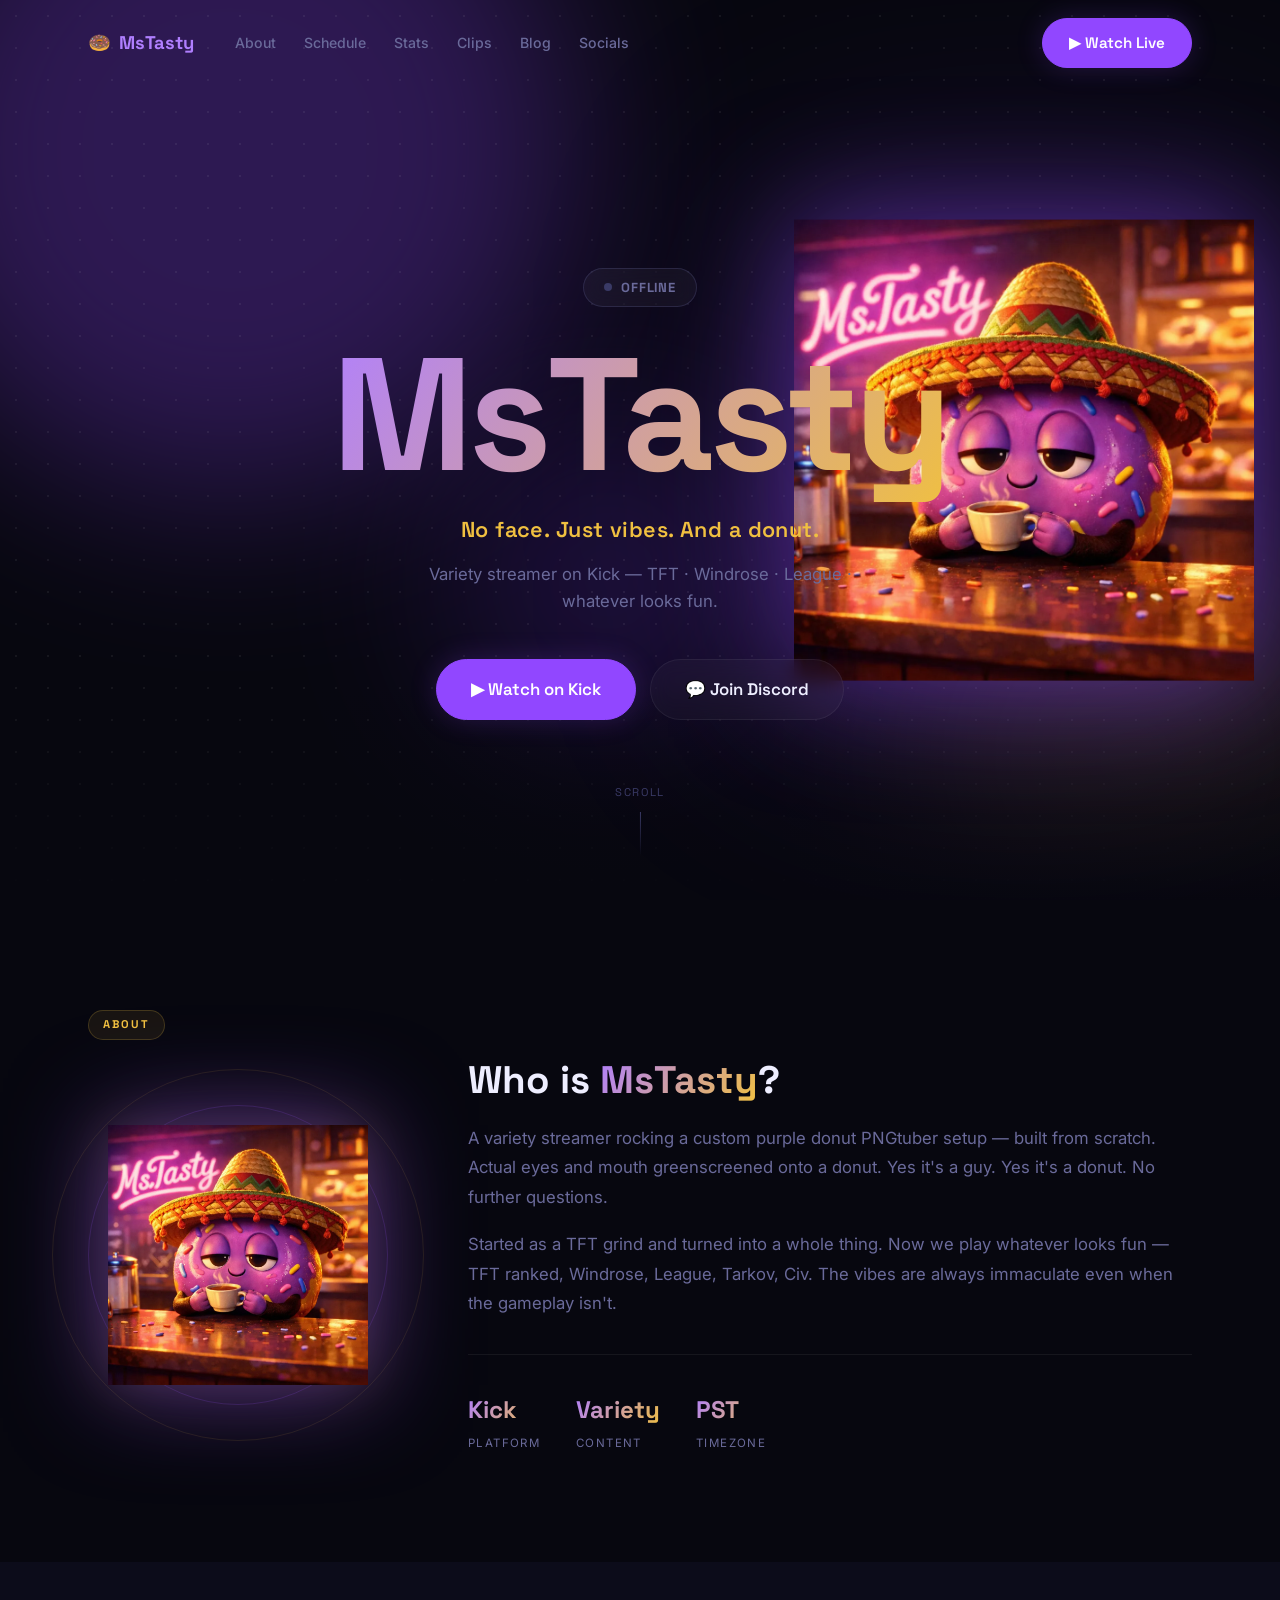
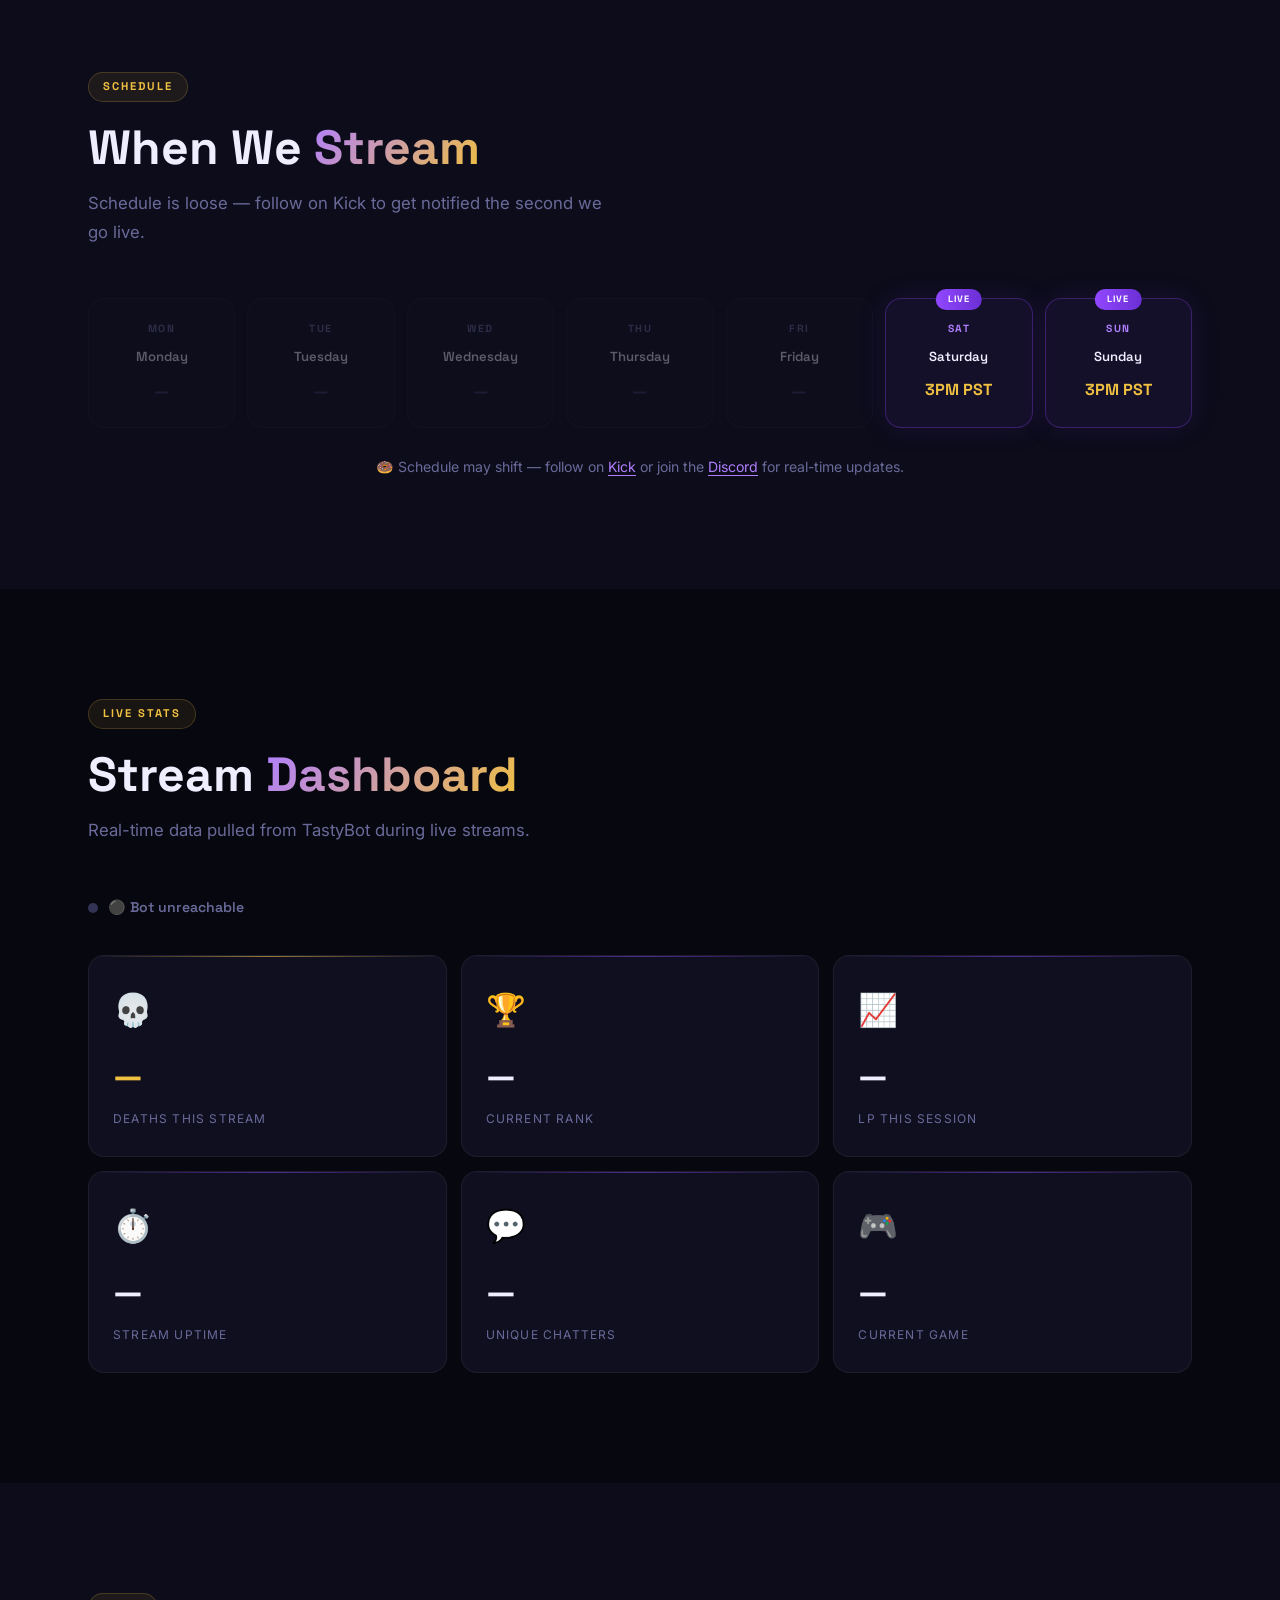
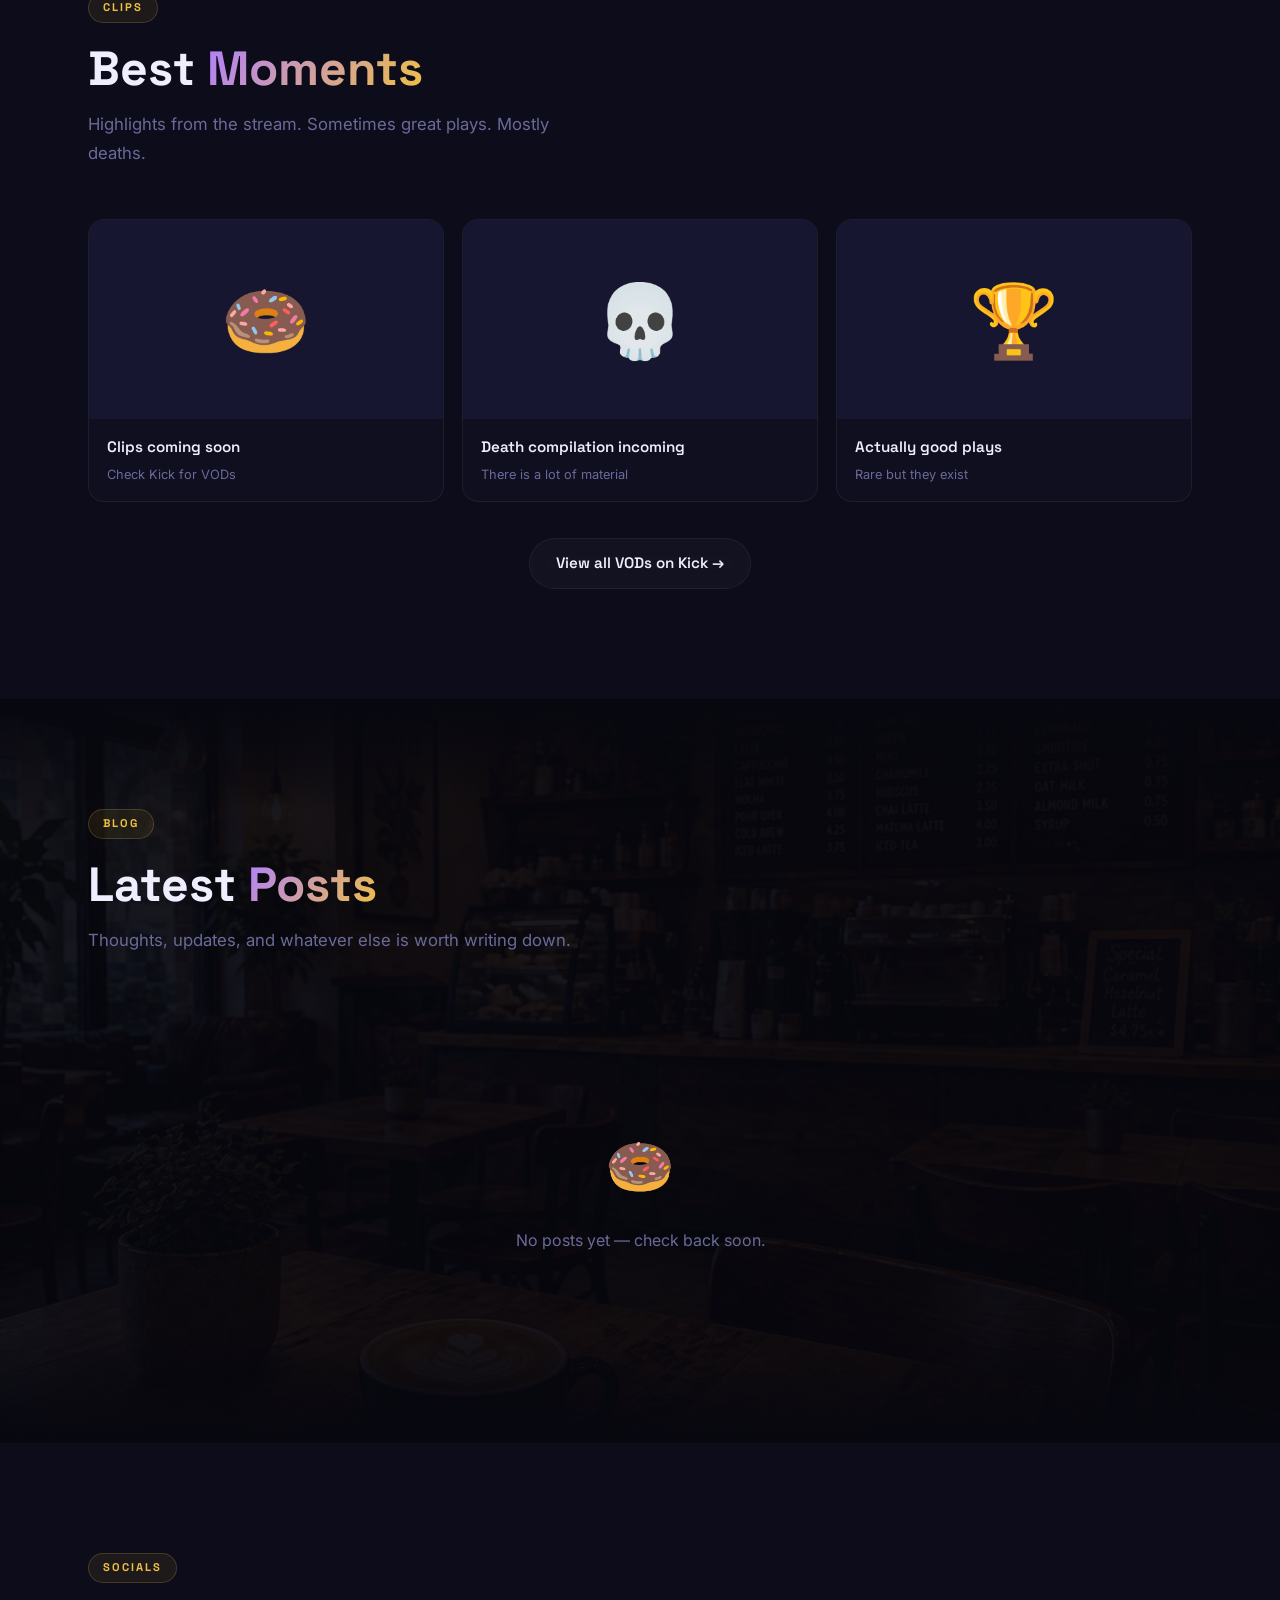
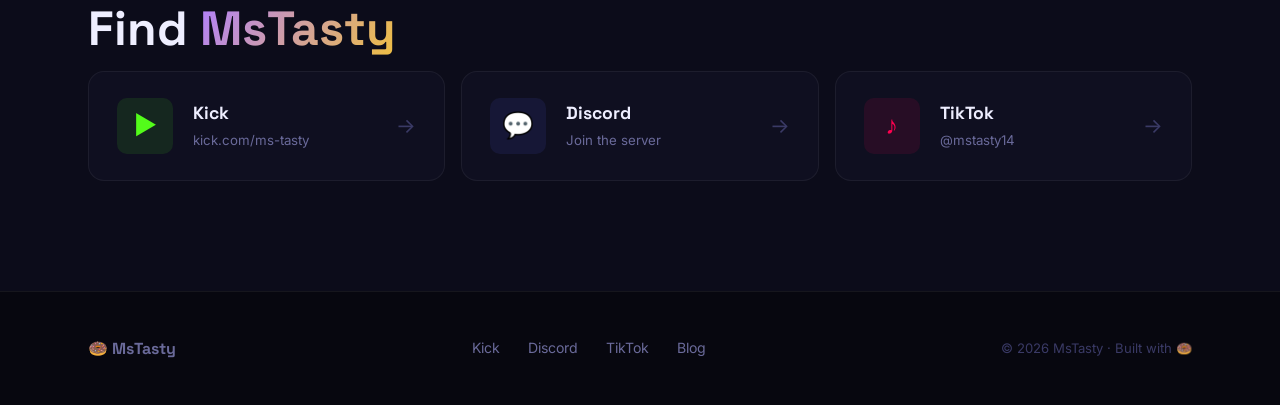
==== index.html @ cbdf9d78 "initial site" ====
<!DOCTYPE html>
<html lang="en">
<head>
  <meta charset="UTF-8" />
  <meta name="viewport" content="width=device-width, initial-scale=1.0" />
  <title>MsTasty — Kick Streamer</title>
  <meta name="description" content="MsTasty is a variety streamer on Kick. TFT, Windrose, League, and whatever looks fun. No face. Just vibes. And a donut." />
  <meta property="og:title" content="MsTasty" />
  <meta property="og:description" content="Variety streamer on Kick. Come hang." />
  <meta property="og:url" content="https://mstasty.live" />
  <meta property="og:type" content="website" />
  <link rel="preconnect" href="https://fonts.googleapis.com" />
  <link rel="preconnect" href="https://fonts.gstatic.com" crossorigin />
  <link href="https://fonts.googleapis.com/css2?family=Space+Grotesk:wght@400;500;600;700;800&family=Inter:wght@400;500;600&display=swap" rel="stylesheet" />
  <link rel="stylesheet" href="style.css" />
</head>
<body>

  <!-- ── NAV ── -->
  <nav id="nav">
    <div class="nav-inner">
      <a href="#" class="nav-logo">🍩 <span>MsTasty</span></a>
      <ul class="nav-links" id="nav-links">
        <li><a href="#about">About</a></li>
        <li><a href="#schedule">Schedule</a></li>
        <li><a href="#stats">Stats</a></li>
        <li><a href="#clips">Clips</a></li>
        <li><a href="#blog">Blog</a></li>
        <li><a href="#socials">Socials</a></li>
      </ul>
      <a href="https://kick.com/ms-tasty" target="_blank" class="btn btn-primary nav-cta">▶ Watch Live</a>
      <button class="nav-toggle" id="nav-toggle" aria-label="Menu">☰</button>
    </div>
  </nav>

  <!-- ── HERO ── -->
  <section id="hero">
    <div class="hero-bg">
      <div class="blob blob-1"></div>
      <div class="blob blob-2"></div>
      <div class="blob blob-3"></div>
    </div>
    <div class="hero-grid"></div>
    <div class="hero-fade"></div>

    <div class="hero-content">
      <div class="live-badge" id="live-badge">
        <span class="live-dot"></span>
        <span id="live-text">Checking...</span>
      </div>
      <h1 class="hero-title"><span class="gradient-text">MsTasty</span></h1>
      <p class="hero-tagline">No face. Just vibes. And a donut.</p>
      <p class="hero-sub">Variety streamer on Kick — TFT · Windrose · League · whatever looks fun.</p>
      <div class="hero-ctas">
        <a href="https://kick.com/ms-tasty" target="_blank" class="btn btn-primary btn-lg">▶ Watch on Kick</a>
        <a href="https://discord.gg/KPm6GtwH9j" target="_blank" class="btn btn-ghost btn-lg">💬 Join Discord</a>
      </div>
    </div>

    <div class="hero-donut" aria-hidden="true">
      <img src="assets/donut-hero.png" alt="MsTasty donut character" />
    </div>

    <div class="scroll-hint">
      <span>Scroll</span>
      <div class="scroll-arrow"></div>
    </div>
  </section>

  <!-- ── ABOUT ── -->
  <section id="about" class="section">
    <div class="container">
      <div class="section-label reveal">About</div>
      <div class="about-grid">
        <div class="about-avatar reveal">
          <div class="avatar-frame">
            <img src="assets/donut-hero.png" alt="MsTasty" class="avatar-donut" />
            <div class="avatar-ring"></div>
            <div class="avatar-ring ring-2"></div>
          </div>
        </div>
        <div class="about-content">
          <h2 class="reveal">Who is <span class="gradient-text">MsTasty</span>?</h2>
          <p class="about-text reveal reveal-delay-1">A variety streamer rocking a custom purple donut PNGtuber setup — built from scratch. Actual eyes and mouth greenscreened onto a donut. Yes it's a guy. Yes it's a donut. No further questions.</p>
          <p class="about-text reveal reveal-delay-2">Started as a TFT grind and turned into a whole thing. Now we play whatever looks fun — TFT ranked, Windrose, League, Tarkov, Civ. The vibes are always immaculate even when the gameplay isn't.</p>
          <div class="about-stats reveal reveal-delay-3">
            <div class="about-stat">
              <div class="about-stat-value gradient-text">Kick</div>
              <div class="about-stat-label">Platform</div>
            </div>
            <div class="about-stat">
              <div class="about-stat-value gradient-text">Variety</div>
              <div class="about-stat-label">Content</div>
            </div>
            <div class="about-stat">
              <div class="about-stat-value gradient-text">PST</div>
              <div class="about-stat-label">Timezone</div>
            </div>
          </div>
        </div>
      </div>
    </div>
  </section>

  <!-- ── SCHEDULE ── -->
  <section id="schedule" class="section section-alt">
    <div class="container">
      <div class="section-label reveal">Schedule</div>
      <h2 class="section-title reveal">When We <span class="gradient-text">Stream</span></h2>
      <p class="section-sub reveal">Schedule is loose — follow on Kick to get notified the second we go live.</p>
      <div class="schedule-grid reveal">
        <div class="schedule-card inactive">
          <div class="day-label">Mon</div>
          <div class="day-name">Monday</div>
          <div class="day-time">—</div>
        </div>
        <div class="schedule-card inactive">
          <div class="day-label">Tue</div>
          <div class="day-name">Tuesday</div>
          <div class="day-time">—</div>
        </div>
        <div class="schedule-card inactive">
          <div class="day-label">Wed</div>
          <div class="day-name">Wednesday</div>
          <div class="day-time">—</div>
        </div>
        <div class="schedule-card inactive">
          <div class="day-label">Thu</div>
          <div class="day-name">Thursday</div>
          <div class="day-time">—</div>
        </div>
        <div class="schedule-card inactive">
          <div class="day-label">Fri</div>
          <div class="day-name">Friday</div>
          <div class="day-time">—</div>
        </div>
        <div class="schedule-card active">
          <div class="day-badge">Live</div>
          <div class="day-label">Sat</div>
          <div class="day-name">Saturday</div>
          <div class="day-time">3PM PST</div>
        </div>
        <div class="schedule-card active">
          <div class="day-badge">Live</div>
          <div class="day-label">Sun</div>
          <div class="day-name">Sunday</div>
          <div class="day-time">3PM PST</div>
        </div>
      </div>
      <p class="schedule-note reveal">
        🍩 Schedule may shift — follow on <a href="https://kick.com/ms-tasty" target="_blank">Kick</a> or join the <a href="https://discord.gg/KPm6GtwH9j" target="_blank">Discord</a> for real-time updates.
      </p>
    </div>
  </section>

  <!-- ── LIVE STATS ── -->
  <section id="stats" class="section">
    <div class="container">
      <div class="section-label reveal">Live Stats</div>
      <h2 class="section-title reveal">Stream <span class="gradient-text">Dashboard</span></h2>
      <p class="section-sub reveal">Real-time data pulled from TastyBot during live streams.</p>
      <div class="stats-status reveal" id="stats-status">
        <div class="status-dot offline" id="status-dot"></div>
        <span id="status-text">Loading...</span>
      </div>
      <div class="stats-grid">
        <div class="stat-card gold reveal reveal-delay-1">
          <div class="stat-icon">💀</div>
          <div class="stat-value" id="stat-deaths">—</div>
          <div class="stat-label">Deaths This Stream</div>
        </div>
        <div class="stat-card reveal reveal-delay-2">
          <div class="stat-icon">🏆</div>
          <div class="stat-value" id="stat-rank">—</div>
          <div class="stat-label">Current Rank</div>
        </div>
        <div class="stat-card reveal reveal-delay-3">
          <div class="stat-icon">📈</div>
          <div class="stat-value" id="stat-lp">—</div>
          <div class="stat-label">LP This Session</div>
        </div>
        <div class="stat-card reveal reveal-delay-4">
          <div class="stat-icon">⏱️</div>
          <div class="stat-value" id="stat-uptime">—</div>
          <div class="stat-label">Stream Uptime</div>
        </div>
        <div class="stat-card reveal reveal-delay-5">
          <div class="stat-icon">💬</div>
          <div class="stat-value" id="stat-chatters">—</div>
          <div class="stat-label">Unique Chatters</div>
        </div>
        <div class="stat-card reveal reveal-delay-6">
          <div class="stat-icon">🎮</div>
          <div class="stat-value" id="stat-game">—</div>
          <div class="stat-label">Current Game</div>
        </div>
      </div>
    </div>
  </section>

  <!-- ── CLIPS ── -->
  <section id="clips" class="section section-alt">
    <div class="container">
      <div class="section-label reveal">Clips</div>
      <h2 class="section-title reveal">Best <span class="gradient-text">Moments</span></h2>
      <p class="section-sub reveal">Highlights from the stream. Sometimes great plays. Mostly deaths.</p>
      <div class="clips-grid reveal">
        <div class="clip-card placeholder">
          <div class="clip-thumb">🍩</div>
          <div class="clip-info">
            <div class="clip-title">Clips coming soon</div>
            <div class="clip-meta">Check Kick for VODs</div>
          </div>
        </div>
        <div class="clip-card placeholder">
          <div class="clip-thumb">💀</div>
          <div class="clip-info">
            <div class="clip-title">Death compilation incoming</div>
            <div class="clip-meta">There is a lot of material</div>
          </div>
        </div>
        <div class="clip-card placeholder">
          <div class="clip-thumb">🏆</div>
          <div class="clip-info">
            <div class="clip-title">Actually good plays</div>
            <div class="clip-meta">Rare but they exist</div>
          </div>
        </div>
      </div>
      <div class="clips-cta reveal">
        <a href="https://kick.com/ms-tasty/videos" target="_blank" class="btn btn-ghost">View all VODs on Kick →</a>
      </div>
    </div>
  </section>

  <!-- ── BLOG ── -->
  <section id="blog" class="section section-cafe">
    <div class="container">
      <div class="section-label reveal">Blog</div>
      <h2 class="section-title reveal">Latest <span class="gradient-text">Posts</span></h2>
      <p class="section-sub reveal">Thoughts, updates, and whatever else is worth writing down.</p>
      <div class="blog-grid" id="blog-grid">
        <!-- Posts loaded by main.js -->
      </div>
      <div class="blog-empty reveal" id="blog-empty" style="display:none">
        <div class="blog-empty-icon">🍩</div>
        <p>No posts yet — check back soon.</p>
      </div>
      <div class="blog-cta reveal" id="blog-cta" style="display:none">
        <a href="blog.html" class="btn btn-ghost">View all posts →</a>
      </div>
    </div>
  </section>

  <!-- ── SOCIALS ── -->
  <section id="socials" class="section section-alt">
    <div class="container">
      <div class="section-label reveal">Socials</div>
      <h2 class="section-title reveal">Find <span class="gradient-text">MsTasty</span></h2>
      <div class="socials-grid reveal">
        <a href="https://kick.com/ms-tasty" target="_blank" class="social-card kick">
          <div class="social-icon kick-icon">▶</div>
          <div class="social-info">
            <div class="social-name">Kick</div>
            <div class="social-handle">kick.com/ms-tasty</div>
          </div>
          <div class="social-arrow">→</div>
        </a>
        <a href="https://discord.gg/KPm6GtwH9j" target="_blank" class="social-card discord">
          <div class="social-icon discord-icon">💬</div>
          <div class="social-info">
            <div class="social-name">Discord</div>
            <div class="social-handle">Join the server</div>
          </div>
          <div class="social-arrow">→</div>
        </a>
        <a href="https://www.tiktok.com/@mstasty14" target="_blank" class="social-card tiktok">
          <div class="social-icon tiktok-icon">♪</div>
          <div class="social-info">
            <div class="social-name">TikTok</div>
            <div class="social-handle">@mstasty14</div>
          </div>
          <div class="social-arrow">→</div>
        </a>
      </div>
    </div>
  </section>

  <!-- ── FOOTER ── -->
  <footer>
    <div class="container">
      <div class="footer-inner">
        <div class="footer-logo">🍩 MsTasty</div>
        <div class="footer-links">
          <a href="https://kick.com/ms-tasty" target="_blank">Kick</a>
          <a href="https://discord.gg/KPm6GtwH9j" target="_blank">Discord</a>
          <a href="https://www.tiktok.com/@mstasty14" target="_blank">TikTok</a>
          <a href="blog.html">Blog</a>
        </div>
        <div class="footer-copy">© 2026 MsTasty · Built with 🍩</div>
      </div>
    </div>
  </footer>

  <script src="main.js"></script>
</body>
</html>
---- style.css ----
/* ═══════════════════════════════════════════════
   RESET & BASE
═══════════════════════════════════════════════ */
*, *::before, *::after { box-sizing: border-box; margin: 0; padding: 0; }
html { scroll-behavior: smooth; font-size: 16px; }
body {
  background: var(--bg);
  color: var(--text);
  font-family: 'Inter', sans-serif;
  line-height: 1.6;
  overflow-x: hidden;
  -webkit-font-smoothing: antialiased;
}
a { text-decoration: none; color: inherit; }
img { max-width: 100%; display: block; }

/* ═══════════════════════════════════════════════
   TOKENS
═══════════════════════════════════════════════ */
:root {
  --bg:            #07070f;
  --bg-alt:        #0c0c1a;
  --surface:       #0f0f20;
  --surface-2:     #161630;
  --border:        rgba(255, 255, 255, 0.06);
  --border-purple: rgba(145, 71, 255, 0.3);
  --border-gold:   rgba(240, 192, 64, 0.3);

  --purple:        #9147ff;
  --purple-light:  #b07fff;
  --purple-dark:   #6b2fd4;
  --purple-glow:   rgba(145, 71, 255, 0.2);

  --gold:          #f0c040;
  --gold-light:    #f7da6e;
  --gold-dark:     #c49a2a;
  --gold-glow:     rgba(240, 192, 64, 0.18);

  --text:          #eeeeff;
  --text-muted:    #6a6a9a;
  --text-dim:      #3a3a66;

  --radius:        16px;
  --radius-sm:     10px;
  --radius-lg:     24px;
  --ease:          cubic-bezier(0.4, 0, 0.2, 1);
}

/* ═══════════════════════════════════════════════
   TYPOGRAPHY
═══════════════════════════════════════════════ */
h1, h2, h3, h4 {
  font-family: 'Space Grotesk', sans-serif;
  font-weight: 700;
  line-height: 1.15;
}

.gradient-text {
  background: linear-gradient(125deg, var(--purple-light) 0%, var(--gold) 100%);
  -webkit-background-clip: text;
  -webkit-text-fill-color: transparent;
  background-clip: text;
}

/* ═══════════════════════════════════════════════
   LAYOUT
═══════════════════════════════════════════════ */
.container { max-width: 1160px; margin: 0 auto; padding: 0 28px; }
.section    { padding: 110px 0; }
.section-alt { background: var(--bg-alt); }

.section-label {
  display: inline-block;
  font-family: 'Space Grotesk', sans-serif;
  font-size: 0.7rem;
  font-weight: 700;
  letter-spacing: 0.18em;
  text-transform: uppercase;
  color: var(--gold);
  background: rgba(240, 192, 64, 0.08);
  border: 1px solid rgba(240, 192, 64, 0.2);
  padding: 5px 14px;
  border-radius: 100px;
  margin-bottom: 18px;
}

.section-title {
  font-size: clamp(2rem, 4vw, 3rem);
  margin-bottom: 14px;
}

.section-sub {
  color: var(--text-muted);
  font-size: 1.05rem;
  max-width: 520px;
  margin-bottom: 52px;
  line-height: 1.7;
}

/* ═══════════════════════════════════════════════
   BUTTONS
═══════════════════════════════════════════════ */
.btn {
  display: inline-flex;
  align-items: center;
  gap: 8px;
  padding: 12px 26px;
  border-radius: 100px;
  font-family: 'Space Grotesk', sans-serif;
  font-weight: 600;
  font-size: 0.95rem;
  cursor: pointer;
  transition: transform 0.25s var(--ease), box-shadow 0.25s var(--ease), background 0.25s var(--ease), border-color 0.25s var(--ease), color 0.25s var(--ease);
  border: 1px solid transparent;
  white-space: nowrap;
}

.btn-primary {
  background: var(--purple);
  color: #fff;
  border-color: var(--purple);
  box-shadow: 0 0 28px var(--purple-glow);
}
.btn-primary:hover {
  background: var(--purple-light);
  border-color: var(--purple-light);
  box-shadow: 0 0 50px var(--purple-glow), 0 8px 30px rgba(0,0,0,0.3);
  transform: translateY(-2px);
}

.btn-ghost {
  background: rgba(255,255,255,0.03);
  color: var(--text);
  border-color: var(--border);
  backdrop-filter: blur(10px);
}
.btn-ghost:hover {
  border-color: var(--gold);
  color: var(--gold);
  box-shadow: 0 0 24px var(--gold-glow);
  transform: translateY(-2px);
}

.btn-lg { padding: 16px 34px; font-size: 1.05rem; }

/* ═══════════════════════════════════════════════
   NAV
═══════════════════════════════════════════════ */
#nav {
  position: fixed;
  top: 0; left: 0; right: 0;
  z-index: 200;
  padding: 18px 0;
  transition: padding 0.3s var(--ease), background 0.3s var(--ease), border-color 0.3s var(--ease);
  border-bottom: 1px solid transparent;
}
#nav.scrolled {
  background: rgba(7, 7, 15, 0.88);
  backdrop-filter: blur(24px);
  border-bottom-color: var(--border);
  padding: 12px 0;
}

.nav-inner {
  max-width: 1160px;
  margin: 0 auto;
  padding: 0 28px;
  display: flex;
  align-items: center;
  gap: 28px;
}

.nav-logo {
  font-family: 'Space Grotesk', sans-serif;
  font-weight: 800;
  font-size: 1.15rem;
  display: flex;
  align-items: center;
  gap: 8px;
  color: var(--text);
  flex-shrink: 0;
  transition: opacity 0.2s;
}
.nav-logo span { color: var(--purple-light); }
.nav-logo:hover { opacity: 0.85; }

.nav-links {
  display: flex;
  list-style: none;
  gap: 2px;
  flex: 1;
}
.nav-links a {
  display: block;
  color: var(--text-muted);
  font-size: 0.88rem;
  font-weight: 500;
  padding: 6px 13px;
  border-radius: 8px;
  transition: color 0.2s, background 0.2s;
}
.nav-links a:hover {
  color: var(--text);
  background: rgba(255,255,255,0.05);
}

.nav-cta { margin-left: auto; flex-shrink: 0; }

.nav-toggle {
  display: none;
  background: none;
  border: none;
  color: var(--text);
  font-size: 1.4rem;
  cursor: pointer;
  margin-left: auto;
  padding: 4px 8px;
}

.nav-links.open {
  display: flex;
  flex-direction: column;
  position: absolute;
  top: 100%;
  left: 0; right: 0;
  background: rgba(7,7,15,0.97);
  backdrop-filter: blur(24px);
  border-bottom: 1px solid var(--border);
  padding: 16px 28px 24px;
  gap: 4px;
}
.nav-links.open a { font-size: 1rem; padding: 10px 14px; }

/* ═══════════════════════════════════════════════
   HERO
═══════════════════════════════════════════════ */
#hero {
  position: relative;
  min-height: 100vh;
  display: flex;
  align-items: center;
  justify-content: center;
  overflow: hidden;
  padding-top: 88px;
}

/* animated gradient blobs */
.hero-bg { position: absolute; inset: 0; overflow: hidden; }

.blob {
  position: absolute;
  border-radius: 50%;
  filter: blur(90px);
}
.blob-1 {
  width: 700px; height: 700px;
  background: var(--purple);
  opacity: 0.28;
  top: -200px; left: -120px;
  animation: blobFloat1 14s ease-in-out infinite;
}
.blob-2 {
  width: 450px; height: 450px;
  background: var(--gold);
  opacity: 0.1;
  bottom: -80px; right: -80px;
  animation: blobFloat2 18s ease-in-out infinite;
}
.blob-3 {
  width: 320px; height: 320px;
  background: var(--purple-dark);
  opacity: 0.22;
  bottom: 160px; left: 35%;
  animation: blobFloat3 11s ease-in-out infinite;
}

@keyframes blobFloat1 {
  0%, 100% { transform: translate(0,0) scale(1); }
  40%       { transform: translate(70px,-50px) scale(1.08); }
  70%       { transform: translate(-40px,70px) scale(0.96); }
}
@keyframes blobFloat2 {
  0%, 100% { transform: translate(0,0) scale(1); }
  50%       { transform: translate(-90px,-70px) scale(1.12); }
}
@keyframes blobFloat3 {
  0%, 100% { transform: translate(0,0); }
  50%       { transform: translate(50px,-90px); }
}

/* subtle dot grid */
.hero-grid {
  position: absolute; inset: 0;
  background-image:
    radial-gradient(circle, rgba(255,255,255,0.06) 1px, transparent 1px);
  background-size: 32px 32px;
  z-index: 0;
  pointer-events: none;
}
/* bottom fade into next section */
.hero-fade {
  position: absolute;
  bottom: 0; left: 0; right: 0;
  height: 220px;
  background: linear-gradient(to bottom, transparent, var(--bg));
  z-index: 1;
  pointer-events: none;
}

.hero-content {
  position: relative;
  z-index: 2;
  text-align: center;
  max-width: 820px;
  padding: 0 28px;
}

/* live badge */
.live-badge {
  display: inline-flex;
  align-items: center;
  gap: 9px;
  background: rgba(255,255,255,0.04);
  border: 1px solid rgba(255,255,255,0.09);
  backdrop-filter: blur(12px);
  padding: 8px 20px;
  border-radius: 100px;
  font-size: 0.82rem;
  font-weight: 700;
  margin-bottom: 28px;
  font-family: 'Space Grotesk', sans-serif;
  letter-spacing: 0.06em;
  text-transform: uppercase;
  transition: border-color 0.3s, background 0.3s;
}
.live-badge.is-live {
  border-color: rgba(255,60,60,0.4);
  background: rgba(255,60,60,0.08);
  color: #ff6666;
}
.live-badge.is-offline {
  border-color: rgba(90,90,140,0.3);
  color: var(--text-muted);
}

.live-dot {
  width: 8px; height: 8px;
  border-radius: 50%;
  background: var(--text-dim);
  flex-shrink: 0;
}
.live-badge.is-live .live-dot {
  background: #ff4444;
  box-shadow: 0 0 8px #ff4444;
  animation: livePulse 1.5s ease-in-out infinite;
}
@keyframes livePulse {
  0%,100% { opacity:1; transform:scale(1); }
  50%     { opacity:0.4; transform:scale(0.75); }
}

.hero-title {
  font-size: clamp(4.5rem, 13vw, 10rem);
  font-weight: 800;
  letter-spacing: -0.03em;
  line-height: 1;
  margin-bottom: 18px;
}

.hero-tagline {
  font-family: 'Space Grotesk', sans-serif;
  font-size: clamp(1.05rem, 2.5vw, 1.35rem);
  font-weight: 600;
  color: var(--gold);
  letter-spacing: 0.02em;
  margin-bottom: 14px;
}

.hero-sub {
  color: var(--text-muted);
  font-size: 1.05rem;
  margin-bottom: 44px;
  max-width: 460px;
  margin-left: auto;
  margin-right: auto;
}

.hero-ctas {
  display: flex;
  gap: 14px;
  justify-content: center;
  flex-wrap: wrap;
}

/* hero donut character image */
.hero-donut {
  position: absolute;
  z-index: 1;
  right: 2%;
  top: 50%;
  transform: translateY(-50%);
  width: clamp(300px, 36vw, 580px);
  pointer-events: none;
  user-select: none;
  animation: heroFloat 6s ease-in-out infinite;
  filter: drop-shadow(0 0 60px rgba(145,71,255,0.5)) drop-shadow(0 0 120px rgba(145,71,255,0.2));
}
.hero-donut img {
  width: 100%;
  height: auto;
  display: block;
}
@keyframes heroFloat {
  0%, 100% { transform: translateY(-50%) rotate(-2deg); }
  50%       { transform: translateY(calc(-50% - 20px)) rotate(2deg); }
}

/* scroll hint */
.scroll-hint {
  position: absolute;
  bottom: 44px; left: 50%;
  transform: translateX(-50%);
  z-index: 2;
  display: flex;
  flex-direction: column;
  align-items: center;
  gap: 10px;
  color: var(--text-dim);
  font-size: 0.7rem;
  font-family: 'Space Grotesk', sans-serif;
  letter-spacing: 0.15em;
  text-transform: uppercase;
}
.scroll-arrow {
  width: 1px; height: 44px;
  background: linear-gradient(to bottom, var(--text-dim), transparent);
  animation: scrollPulse 2.2s ease-in-out infinite;
}
@keyframes scrollPulse {
  0%,100% { opacity:1; transform:scaleY(1); }
  50%     { opacity:0.2; transform:scaleY(0.4); }
}

/* ═══════════════════════════════════════════════
   ABOUT
═══════════════════════════════════════════════ */
.about-grid {
  display: grid;
  grid-template-columns: auto 1fr;
  gap: 80px;
  align-items: center;
}

.about-avatar { display: flex; justify-content: center; }

.avatar-frame {
  position: relative;
  width: 300px; height: 300px;
  display: flex;
  align-items: center;
  justify-content: center;
}

.avatar-donut {
  width: 260px;
  height: auto;
  position: relative;
  z-index: 2;
  animation: avatarFloat 5s ease-in-out infinite;
  filter: drop-shadow(0 0 50px rgba(145,71,255,0.5)) drop-shadow(0 0 20px rgba(240,192,64,0.15));
}
@keyframes avatarFloat {
  0%,100% { transform: translateY(0) rotate(-6deg); }
  50%     { transform: translateY(-22px) rotate(6deg); }
}

.avatar-ring {
  position: absolute; inset: 0;
  border-radius: 50%;
  border: 1px solid rgba(145,71,255,0.18);
  animation: ringBreath 5s ease-in-out infinite;
}
.ring-2 {
  inset: -36px;
  border-color: rgba(240,192,64,0.1);
  animation-delay: -2.5s;
}
@keyframes ringBreath {
  0%,100% { opacity:1; transform:scale(1); }
  50%     { opacity:0.25; transform:scale(1.06); }
}

.about-content h2 { font-size: clamp(1.8rem,3vw,2.6rem); margin-bottom: 22px; }

.about-text {
  color: var(--text-muted);
  font-size: 1.05rem;
  line-height: 1.75;
  margin-bottom: 18px;
}

.about-stats {
  display: flex;
  gap: 36px;
  margin-top: 36px;
  padding-top: 36px;
  border-top: 1px solid var(--border);
}
.about-stat-value {
  font-family: 'Space Grotesk', sans-serif;
  font-size: 1.5rem;
  font-weight: 700;
}
.about-stat-label {
  font-size: 0.72rem;
  color: var(--text-muted);
  text-transform: uppercase;
  letter-spacing: 0.12em;
  margin-top: 4px;
}

/* ═══════════════════════════════════════════════
   SCHEDULE
═══════════════════════════════════════════════ */
.schedule-grid {
  display: grid;
  grid-template-columns: repeat(7, 1fr);
  gap: 12px;
  margin-bottom: 28px;
}

.schedule-card {
  background: var(--surface);
  border: 1px solid var(--border);
  border-radius: var(--radius);
  padding: 22px 12px;
  text-align: center;
  position: relative;
  transition: transform 0.25s var(--ease), box-shadow 0.25s var(--ease);
}
.schedule-card.inactive { opacity: 0.35; }
.schedule-card.active {
  background: rgba(145,71,255,0.07);
  border-color: var(--border-purple);
  box-shadow: 0 0 30px rgba(145,71,255,0.1);
}
.schedule-card.active:hover {
  transform: translateY(-5px);
  box-shadow: 0 0 50px rgba(145,71,255,0.2), 0 16px 40px rgba(0,0,0,0.2);
}

.day-badge {
  position: absolute;
  top: -10px; left: 50%; transform: translateX(-50%);
  background: linear-gradient(90deg, var(--purple), var(--purple-dark));
  color: #fff;
  font-family: 'Space Grotesk', sans-serif;
  font-size: 0.58rem;
  font-weight: 700;
  letter-spacing: 0.12em;
  text-transform: uppercase;
  padding: 3px 12px;
  border-radius: 100px;
}

.day-label {
  font-family: 'Space Grotesk', sans-serif;
  font-size: 0.65rem;
  font-weight: 700;
  letter-spacing: 0.14em;
  text-transform: uppercase;
  color: var(--text-muted);
  margin-bottom: 8px;
}
.schedule-card.active .day-label { color: var(--purple-light); }

.day-name {
  font-family: 'Space Grotesk', sans-serif;
  font-size: 0.82rem;
  font-weight: 600;
  margin-bottom: 10px;
  color: var(--text);
}

.day-time {
  font-family: 'Space Grotesk', sans-serif;
  font-weight: 700;
  color: var(--gold);
  font-size: 1rem;
}
.schedule-card.inactive .day-time { color: var(--text-dim); font-size: 1.1rem; }

.schedule-note {
  text-align: center;
  color: var(--text-muted);
  font-size: 0.88rem;
}
.schedule-note a { color: var(--purple-light); text-decoration: underline; text-underline-offset: 3px; }
.schedule-note a:hover { color: var(--gold); }

/* ═══════════════════════════════════════════════
   LIVE STATS
═══════════════════════════════════════════════ */
.stats-status {
  display: flex;
  align-items: center;
  gap: 10px;
  margin-bottom: 36px;
  font-family: 'Space Grotesk', sans-serif;
  font-size: 0.88rem;
  font-weight: 600;
  color: var(--text-muted);
}

.status-dot {
  width: 10px; height: 10px;
  border-radius: 50%;
  flex-shrink: 0;
}
.status-dot.live {
  background: #ff4444;
  box-shadow: 0 0 8px #ff4444;
  animation: livePulse 1.5s ease-in-out infinite;
}
.status-dot.offline { background: #333355; }

.stats-grid {
  display: grid;
  grid-template-columns: repeat(3, 1fr);
  gap: 14px;
}

.stat-card {
  background: var(--surface);
  border: 1px solid var(--border);
  border-radius: var(--radius);
  padding: 28px 24px;
  position: relative;
  overflow: hidden;
  transition: transform 0.25s var(--ease), box-shadow 0.25s var(--ease), border-color 0.25s var(--ease);
}
/* top shimmer line */
.stat-card::before {
  content: '';
  position: absolute;
  top: 0; left: 0; right: 0; height: 1px;
  background: linear-gradient(90deg, transparent, rgba(145,71,255,0.5), transparent);
}
.stat-card.gold::before {
  background: linear-gradient(90deg, transparent, rgba(240,192,64,0.6), transparent);
}
.stat-card:hover {
  transform: translateY(-5px);
  border-color: var(--border-purple);
  box-shadow: 0 20px 60px rgba(0,0,0,0.3), 0 0 30px var(--purple-glow);
}
.stat-card.gold:hover {
  border-color: var(--border-gold);
  box-shadow: 0 20px 60px rgba(0,0,0,0.3), 0 0 30px var(--gold-glow);
}

.stat-icon { font-size: 2rem; margin-bottom: 14px; }

.stat-value {
  font-family: 'Space Grotesk', sans-serif;
  font-size: 2.1rem;
  font-weight: 700;
  margin-bottom: 6px;
}
.stat-card.gold .stat-value { color: var(--gold); }

.stat-label {
  font-size: 0.75rem;
  color: var(--text-muted);
  text-transform: uppercase;
  letter-spacing: 0.1em;
}

/* ═══════════════════════════════════════════════
   CLIPS
═══════════════════════════════════════════════ */
.clips-grid {
  display: grid;
  grid-template-columns: repeat(3, 1fr);
  gap: 18px;
  margin-bottom: 36px;
}

.clip-card {
  background: var(--surface);
  border: 1px solid var(--border);
  border-radius: var(--radius);
  overflow: hidden;
  transition: transform 0.25s var(--ease), box-shadow 0.25s var(--ease), border-color 0.25s var(--ease);
  cursor: pointer;
}
.clip-card:hover {
  transform: translateY(-5px);
  border-color: var(--border-purple);
  box-shadow: 0 20px 50px rgba(0,0,0,0.3);
}

.clip-thumb {
  width: 100%; aspect-ratio: 16/9;
  background: var(--surface-2);
  display: flex;
  align-items: center;
  justify-content: center;
  font-size: 4.5rem;
}

.clip-info { padding: 16px 18px; }
.clip-title {
  font-family: 'Space Grotesk', sans-serif;
  font-weight: 600;
  font-size: 0.95rem;
  margin-bottom: 5px;
}
.clip-meta { font-size: 0.8rem; color: var(--text-muted); }

.clips-cta { text-align: center; }

/* ═══════════════════════════════════════════════
   BLOG
═══════════════════════════════════════════════ */
.blog-grid {
  display: grid;
  grid-template-columns: repeat(3, 1fr);
  gap: 20px;
  margin-bottom: 36px;
}

.blog-card {
  background: var(--surface);
  border: 1px solid var(--border);
  border-radius: var(--radius);
  overflow: hidden;
  transition: transform 0.25s var(--ease), box-shadow 0.25s var(--ease), border-color 0.25s var(--ease);
  display: flex;
  flex-direction: column;
}
.blog-card:hover {
  transform: translateY(-5px);
  border-color: var(--border-gold);
  box-shadow: 0 20px 50px rgba(0,0,0,0.3), 0 0 20px var(--gold-glow);
}

.blog-card-header {
  padding: 24px 24px 0;
}

.blog-tag {
  display: inline-block;
  font-family: 'Space Grotesk', sans-serif;
  font-size: 0.65rem;
  font-weight: 700;
  letter-spacing: 0.14em;
  text-transform: uppercase;
  color: var(--gold);
  background: rgba(240,192,64,0.08);
  border: 1px solid rgba(240,192,64,0.18);
  padding: 3px 10px;
  border-radius: 100px;
  margin-bottom: 12px;
}

.blog-card-title {
  font-family: 'Space Grotesk', sans-serif;
  font-weight: 700;
  font-size: 1.1rem;
  line-height: 1.3;
  margin-bottom: 10px;
  color: var(--text);
}

.blog-card-excerpt {
  color: var(--text-muted);
  font-size: 0.88rem;
  line-height: 1.6;
  padding: 0 24px;
  flex: 1;
}

.blog-card-footer {
  display: flex;
  align-items: center;
  justify-content: space-between;
  padding: 18px 24px;
  margin-top: 16px;
  border-top: 1px solid var(--border);
  font-size: 0.78rem;
  color: var(--text-muted);
  font-family: 'Space Grotesk', sans-serif;
}

.blog-read-more {
  color: var(--purple-light);
  font-weight: 600;
  transition: color 0.2s;
}
.blog-card:hover .blog-read-more { color: var(--gold); }

.blog-empty {
  text-align: center;
  padding: 80px 20px;
  color: var(--text-muted);
}
.blog-empty-icon { font-size: 3.5rem; margin-bottom: 16px; }

.blog-cta { text-align: center; }

/* ═══════════════════════════════════════════════
   BLOG PAGE (blog.html)
═══════════════════════════════════════════════ */
.blog-page-header {
  padding: 160px 0 80px;
  text-align: center;
  position: relative;
}
.blog-page-grid {
  display: grid;
  grid-template-columns: repeat(2, 1fr);
  gap: 24px;
  padding-bottom: 120px;
}
.blog-featured { grid-column: 1 / -1; }
.blog-featured .blog-card-title { font-size: 1.6rem; }

/* ═══════════════════════════════════════════════
   POST PAGE (posts/*.html)
═══════════════════════════════════════════════ */
.post-header {
  padding: 160px 0 60px;
  max-width: 780px;
  margin: 0 auto;
}
.post-body {
  max-width: 780px;
  margin: 0 auto;
  padding: 0 28px 120px;
}
.post-body h2 { font-size: 1.6rem; margin: 40px 0 16px; color: var(--text); }
.post-body h3 { font-size: 1.25rem; margin: 32px 0 12px; color: var(--text); }
.post-body p  { color: var(--text-muted); font-size: 1.05rem; line-height: 1.8; margin-bottom: 20px; }
.post-body a  { color: var(--purple-light); text-decoration: underline; text-underline-offset: 3px; }
.post-body a:hover { color: var(--gold); }
.post-body blockquote {
  border-left: 3px solid var(--gold);
  padding: 12px 20px;
  margin: 24px 0;
  background: rgba(240,192,64,0.05);
  border-radius: 0 var(--radius-sm) var(--radius-sm) 0;
  color: var(--text-muted);
  font-style: italic;
}
.post-body code {
  font-family: 'Courier New', monospace;
  background: var(--surface-2);
  padding: 2px 6px;
  border-radius: 4px;
  font-size: 0.9em;
  color: var(--purple-light);
}
.post-meta {
  font-family: 'Space Grotesk', sans-serif;
  font-size: 0.85rem;
  color: var(--text-muted);
  display: flex;
  gap: 16px;
  align-items: center;
  margin-bottom: 12px;
}

/* ═══════════════════════════════════════════════
   SOCIALS
═══════════════════════════════════════════════ */
.socials-grid {
  display: grid;
  grid-template-columns: repeat(3, 1fr);
  gap: 16px;
}

.social-card {
  display: flex;
  align-items: center;
  gap: 20px;
  background: var(--surface);
  border: 1px solid var(--border);
  border-radius: var(--radius);
  padding: 26px 28px;
  transition: transform 0.25s var(--ease), box-shadow 0.25s var(--ease), border-color 0.25s var(--ease);
}
.social-card:hover { transform: translateY(-5px); }

.social-card.kick:hover {
  border-color: rgba(83,252,26,0.35);
  box-shadow: 0 0 40px rgba(83,252,26,0.1);
}
.social-card.discord:hover {
  border-color: rgba(88,101,242,0.45);
  box-shadow: 0 0 40px rgba(88,101,242,0.15);
}
.social-card.tiktok:hover {
  border-color: rgba(255,0,80,0.35);
  box-shadow: 0 0 40px rgba(255,0,80,0.1);
}

.social-icon {
  width: 56px; height: 56px;
  border-radius: var(--radius-sm);
  display: flex;
  align-items: center;
  justify-content: center;
  font-size: 1.6rem;
  flex-shrink: 0;
  font-style: normal;
}
.kick-icon    { background: rgba(83,252,26,0.1);  color: #53fc1a; }
.discord-icon { background: rgba(88,101,242,0.1); color: #7289da; }
.tiktok-icon  { background: rgba(255,0,80,0.1);   color: #ff0050; }

.social-info { flex: 1; }
.social-name {
  font-family: 'Space Grotesk', sans-serif;
  font-weight: 700;
  font-size: 1.1rem;
  margin-bottom: 3px;
}
.social-handle { font-size: 0.83rem; color: var(--text-muted); }

.social-arrow {
  color: var(--text-dim);
  font-size: 1.3rem;
  transition: transform 0.2s var(--ease), color 0.2s;
}
.social-card:hover .social-arrow {
  color: var(--text-muted);
  transform: translateX(5px);
}

/* ═══════════════════════════════════════════════
   FOOTER
═══════════════════════════════════════════════ */
footer {
  padding: 44px 0;
  border-top: 1px solid var(--border);
  background: var(--bg);
}
.footer-inner {
  display: flex;
  align-items: center;
  justify-content: space-between;
  gap: 24px;
  flex-wrap: wrap;
}
.footer-logo {
  font-family: 'Space Grotesk', sans-serif;
  font-weight: 700;
  font-size: 1rem;
  color: var(--text-muted);
}
.footer-links { display: flex; gap: 28px; }
.footer-links a {
  color: var(--text-muted);
  font-size: 0.88rem;
  transition: color 0.2s;
}
.footer-links a:hover { color: var(--text); }
.footer-copy { font-size: 0.82rem; color: var(--text-dim); }

/* ═══════════════════════════════════════════════
   CAFÉ BACKGROUND SECTION
═══════════════════════════════════════════════ */
.section-cafe {
  position: relative;
  isolation: isolate;
}
.section-cafe::before {
  content: '';
  position: absolute;
  inset: 0;
  background:
    url('assets/cafe-bg.png') center center / cover no-repeat;
  opacity: 0.07;
  z-index: -1;
}
.section-cafe::after {
  content: '';
  position: absolute;
  inset: 0;
  background:
    linear-gradient(to bottom, var(--bg) 0%, transparent 15%, transparent 85%, var(--bg) 100%);
  z-index: -1;
}

/* ═══════════════════════════════════════════════
   SCROLL REVEAL
═══════════════════════════════════════════════ */
.reveal {
  opacity: 0;
  transform: translateY(28px);
  transition: opacity 0.65s var(--ease), transform 0.65s var(--ease);
}
.reveal.visible { opacity: 1; transform: translateY(0); }
.reveal-delay-1 { transition-delay: 0.08s; }
.reveal-delay-2 { transition-delay: 0.16s; }
.reveal-delay-3 { transition-delay: 0.24s; }
.reveal-delay-4 { transition-delay: 0.32s; }
.reveal-delay-5 { transition-delay: 0.40s; }
.reveal-delay-6 { transition-delay: 0.48s; }

/* ═══════════════════════════════════════════════
   RESPONSIVE
═══════════════════════════════════════════════ */
@media (max-width: 1060px) {
  .about-grid { grid-template-columns: 1fr; gap: 56px; text-align: center; }
  .about-avatar { order: -1; }
  .about-stats { justify-content: center; }
  .stats-grid  { grid-template-columns: repeat(2, 1fr); }
}

@media (max-width: 860px) {
  .nav-links { display: none; }
  .nav-cta   { display: none; }
  .nav-toggle { display: block; }

  .section { padding: 80px 0; }

  .hero-donut { display: none; }
  .hero-content { max-width: 100%; }

  .schedule-grid { grid-template-columns: repeat(4, 1fr); }
  .schedule-card:nth-child(5) { grid-column: 2; }
  .schedule-card:nth-child(6),
  .schedule-card:nth-child(7) { grid-column: span 2; }

  .clips-grid    { grid-template-columns: 1fr; }
  .blog-grid     { grid-template-columns: 1fr; }
  .socials-grid  { grid-template-columns: 1fr; }
  .blog-page-grid { grid-template-columns: 1fr; }
}

@media (max-width: 560px) {
  .hero-ctas     { flex-direction: column; align-items: stretch; }
  .hero-ctas .btn { justify-content: center; }
  .stats-grid    { grid-template-columns: 1fr; }
  .schedule-grid { grid-template-columns: repeat(2, 1fr); }
  .schedule-card:nth-child(5)  { grid-column: auto; }
  .schedule-card:nth-child(6)  { grid-column: auto; }
  .schedule-card:nth-child(7)  { grid-column: 1 / -1; }
  .footer-inner  { flex-direction: column; text-align: center; }
  .footer-links  { justify-content: center; flex-wrap: wrap; gap: 16px; }
}
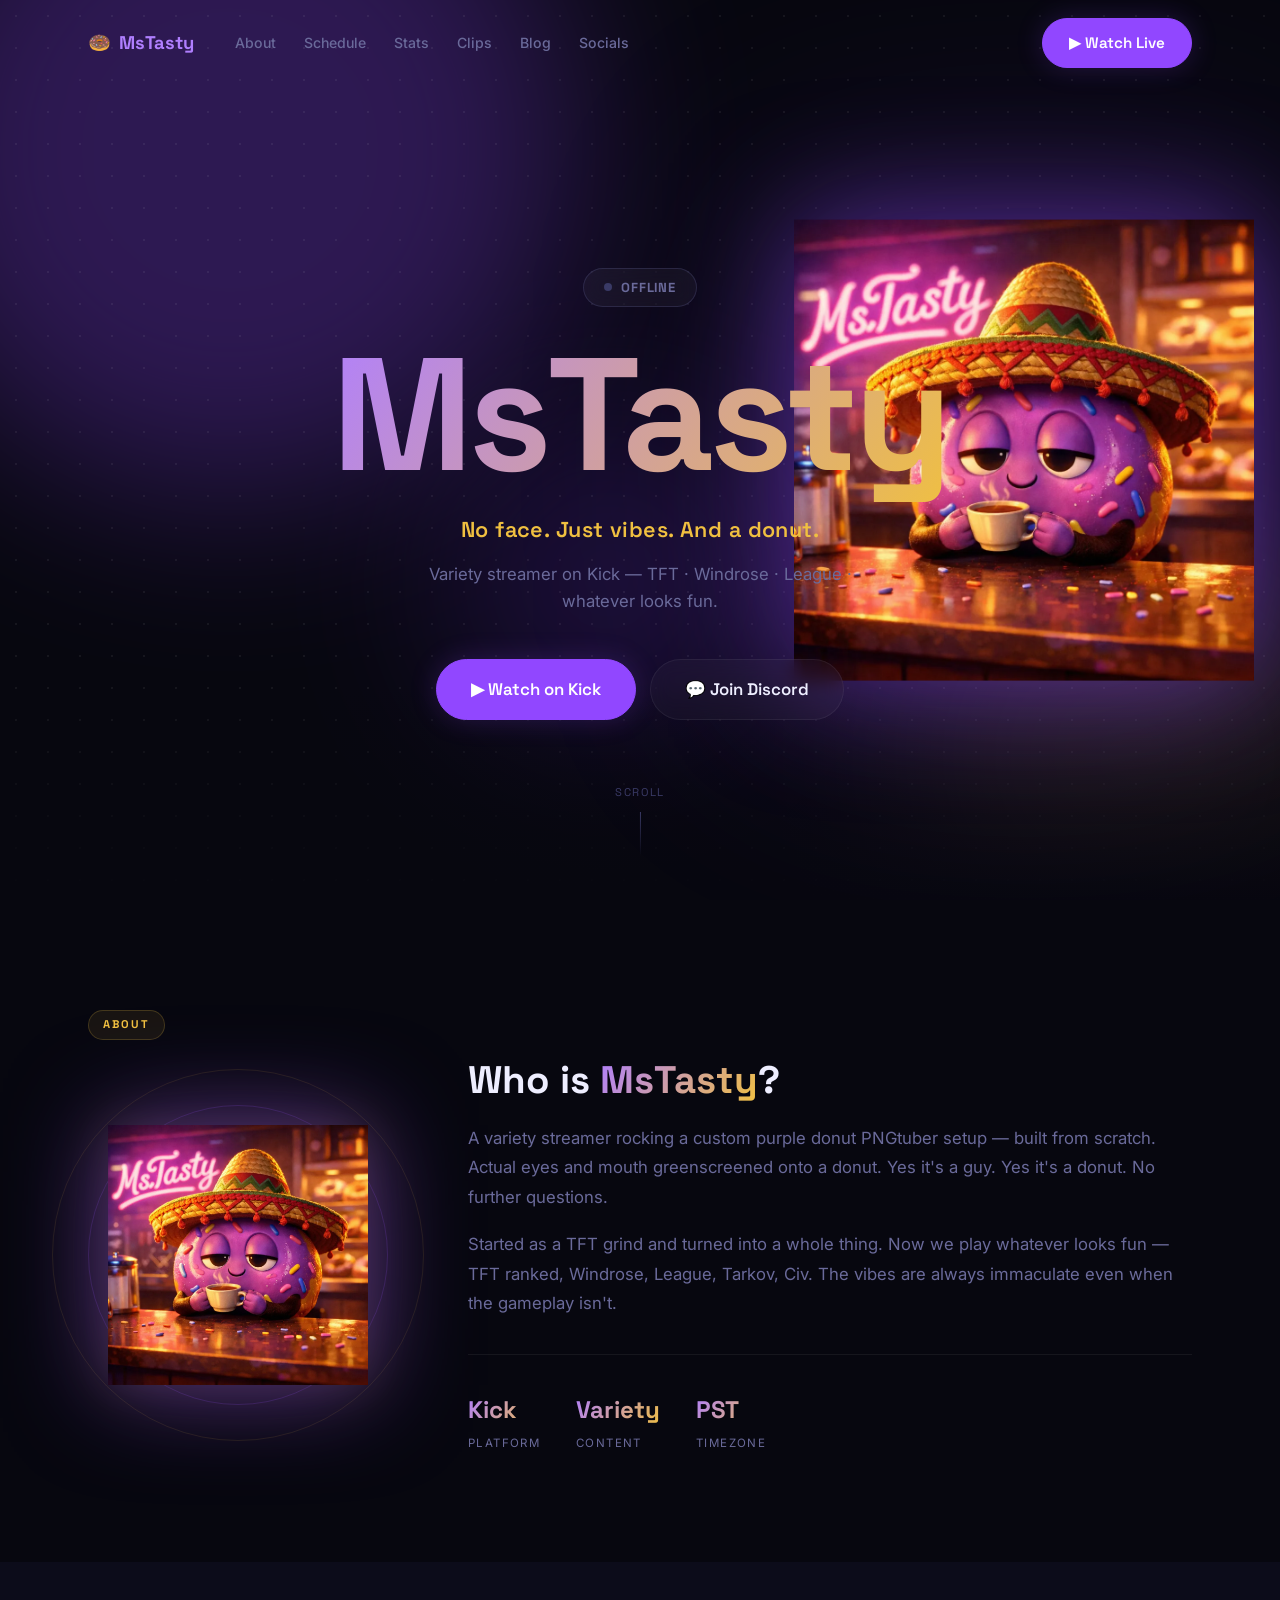
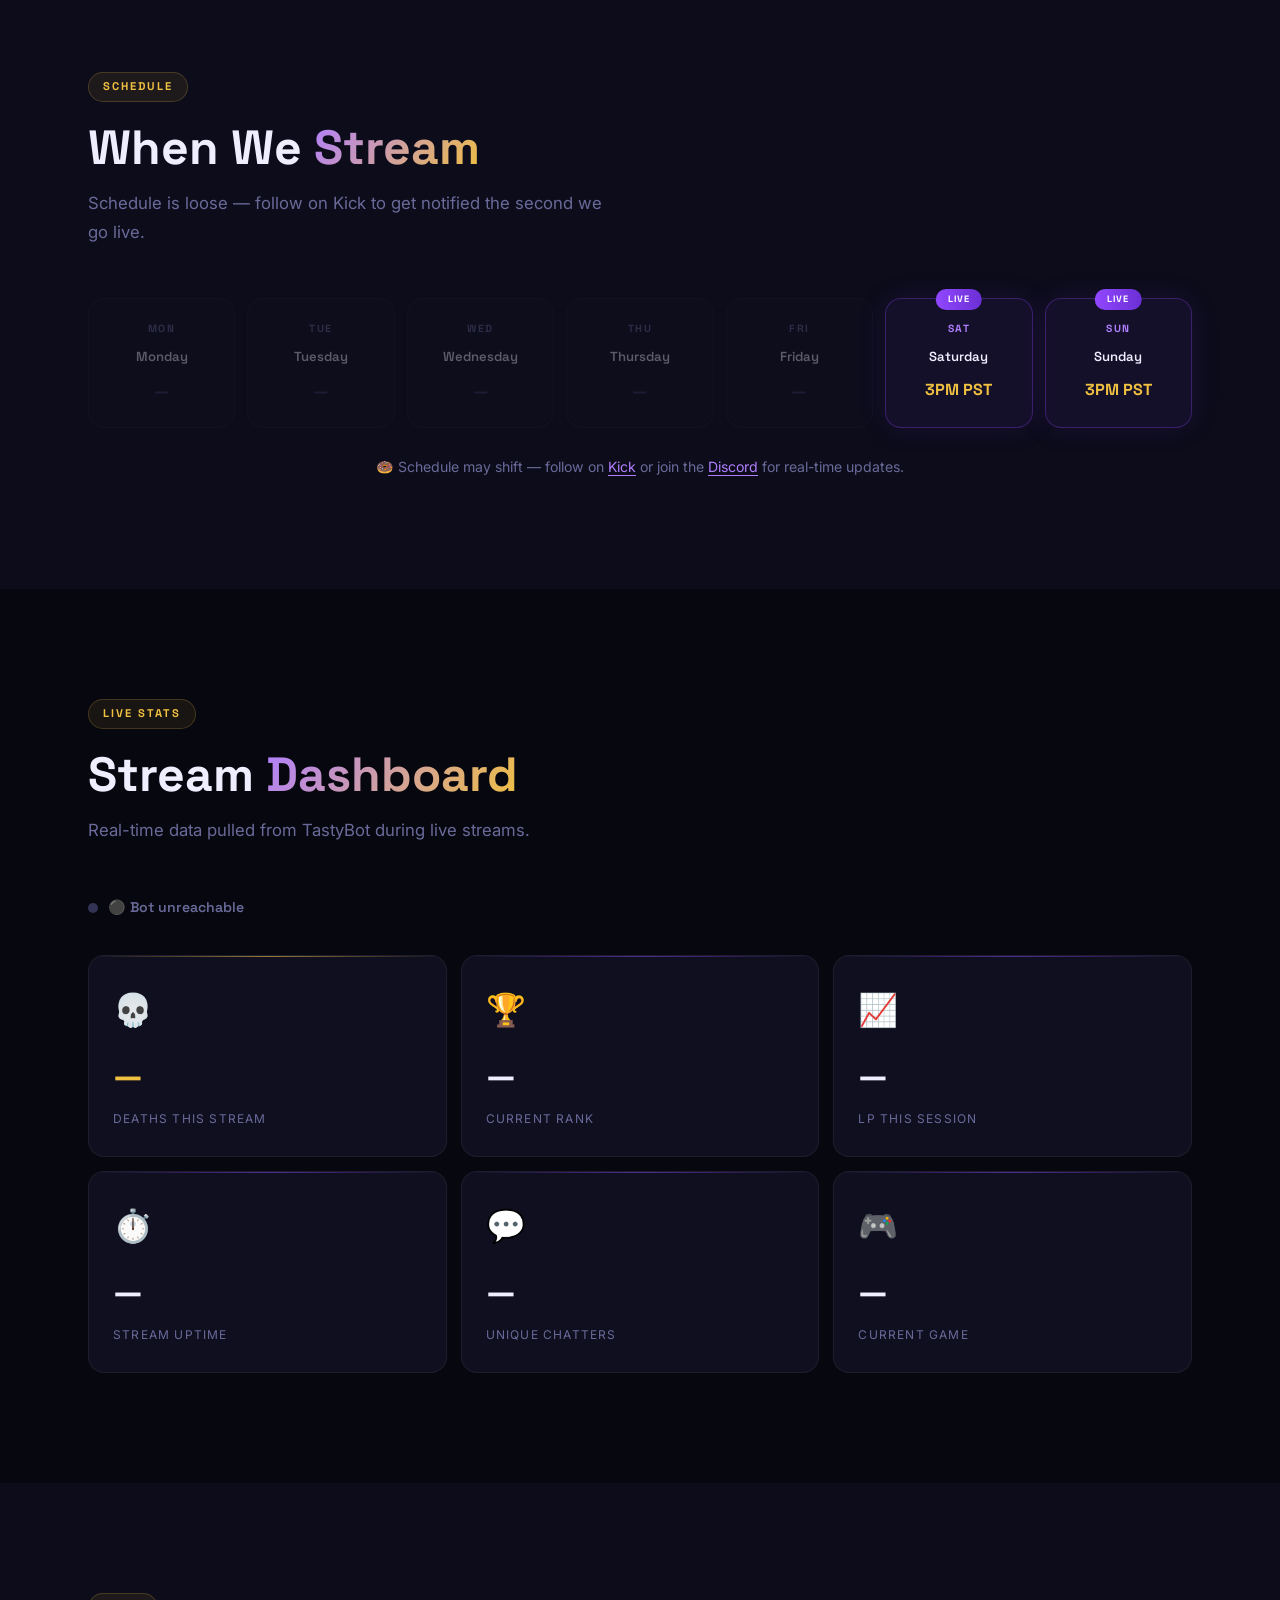
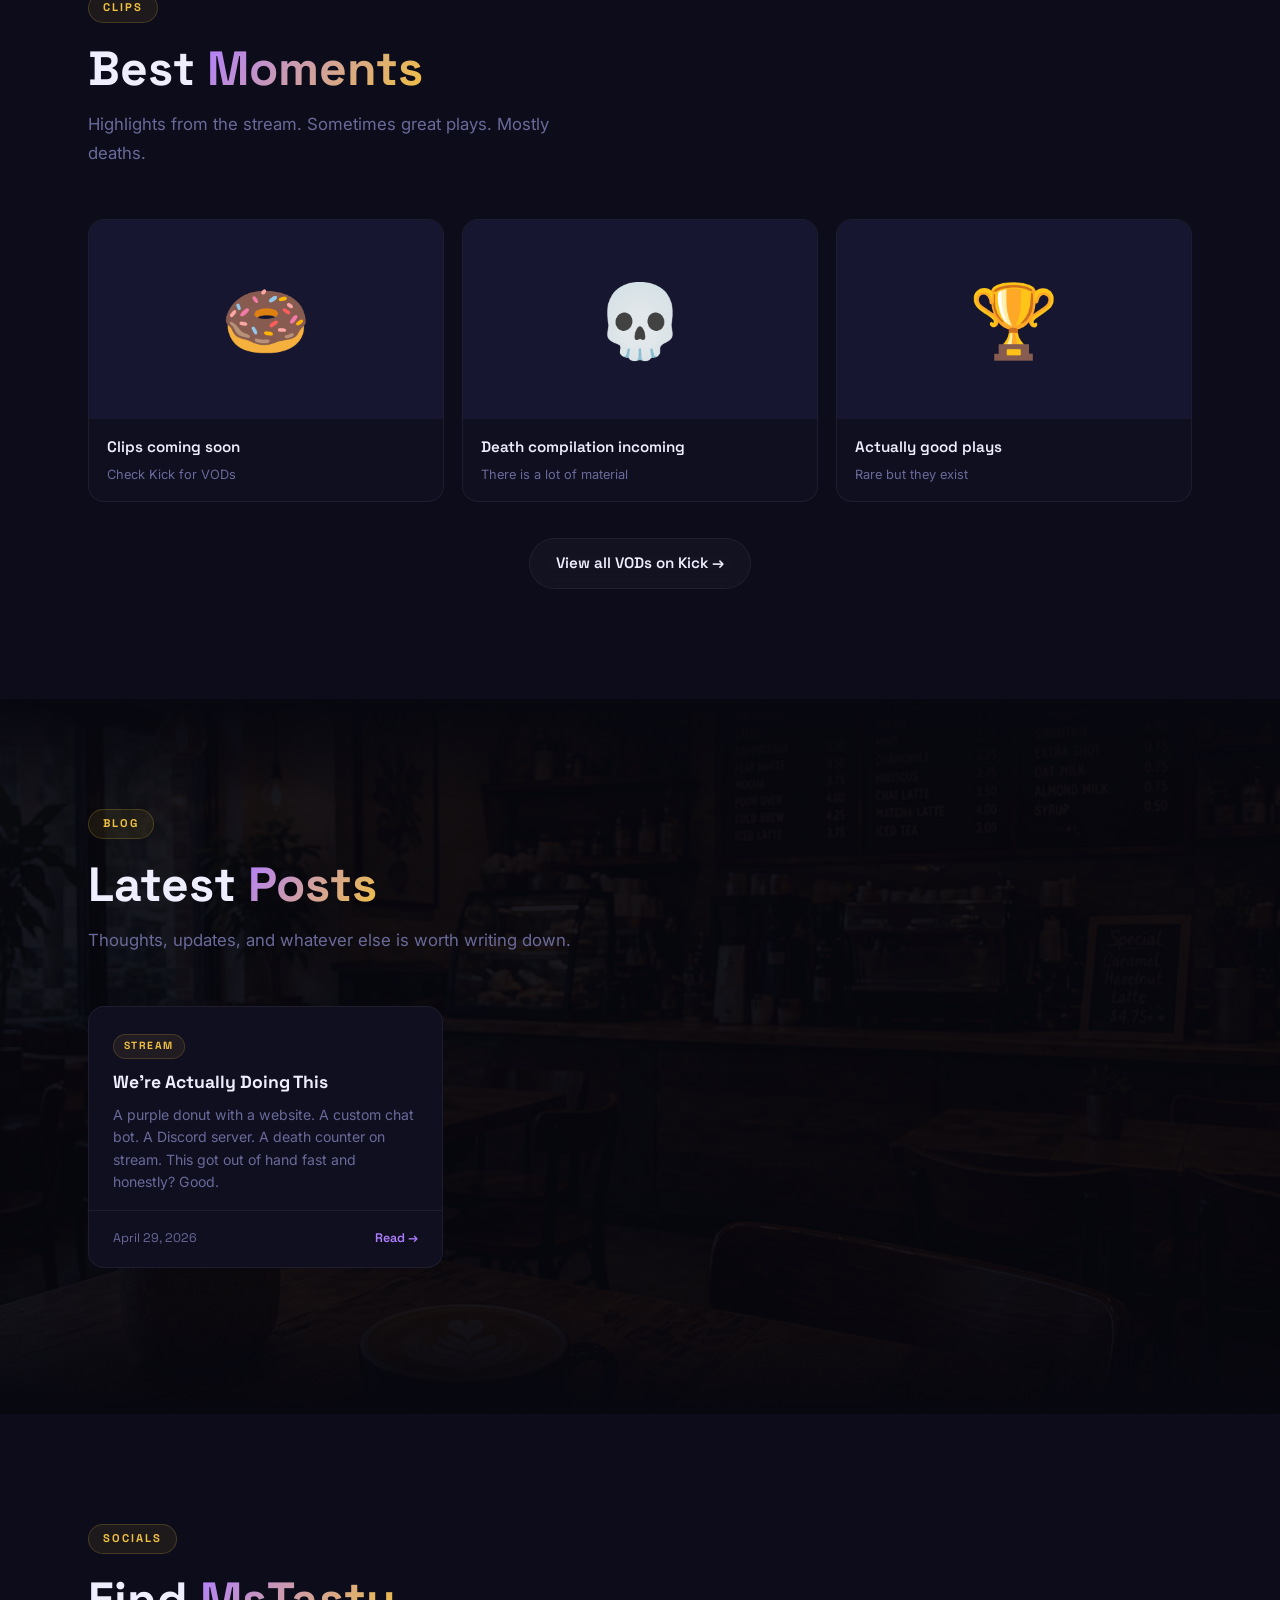
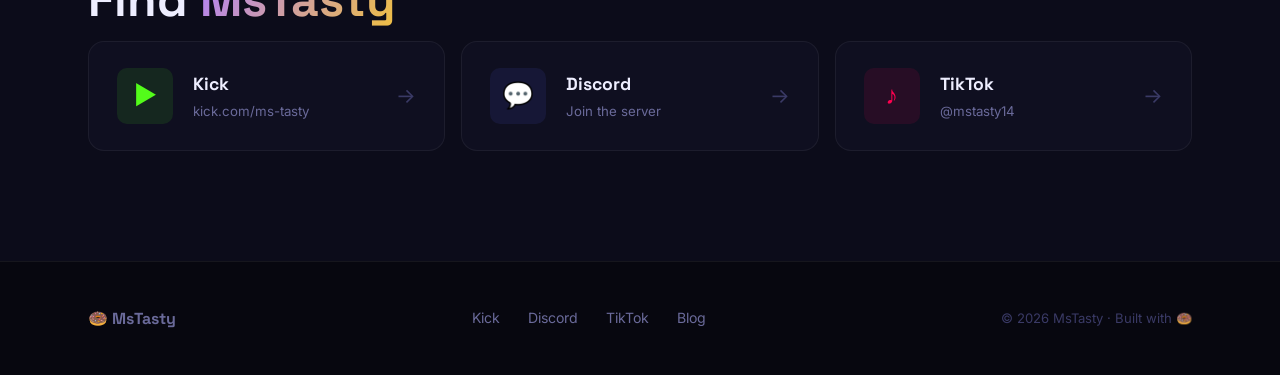
==== commit 276d4a17: "add donut favicon and first blog post" ====
--- a/index.html
+++ b/index.html
@@ -12,6 +12,7 @@
   <link rel="preconnect" href="https://fonts.googleapis.com" />
   <link rel="preconnect" href="https://fonts.gstatic.com" crossorigin />
   <link href="https://fonts.googleapis.com/css2?family=Space+Grotesk:wght@400;500;600;700;800&family=Inter:wght@400;500;600&display=swap" rel="stylesheet" />
+  <link rel="icon" href="favicon.svg" type="image/svg+xml" />
   <link rel="stylesheet" href="style.css" />
 </head>
 <body>
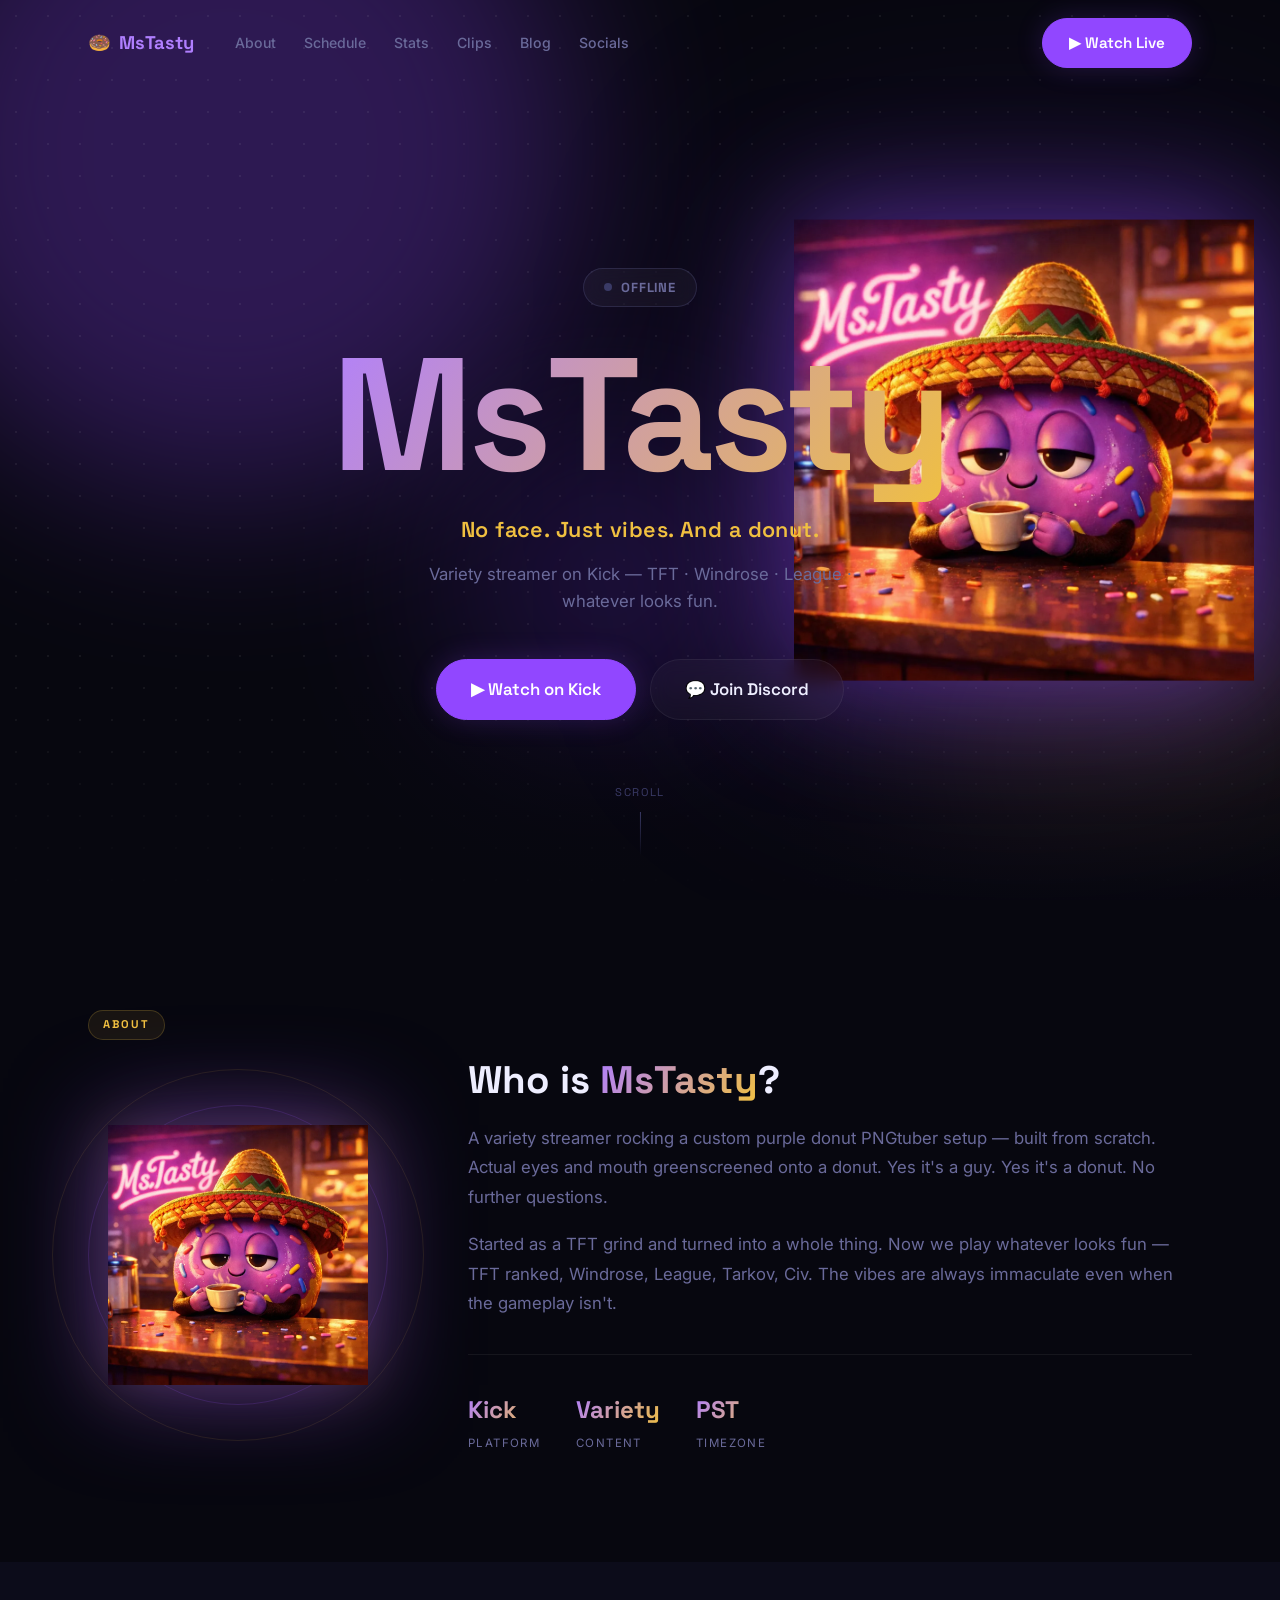
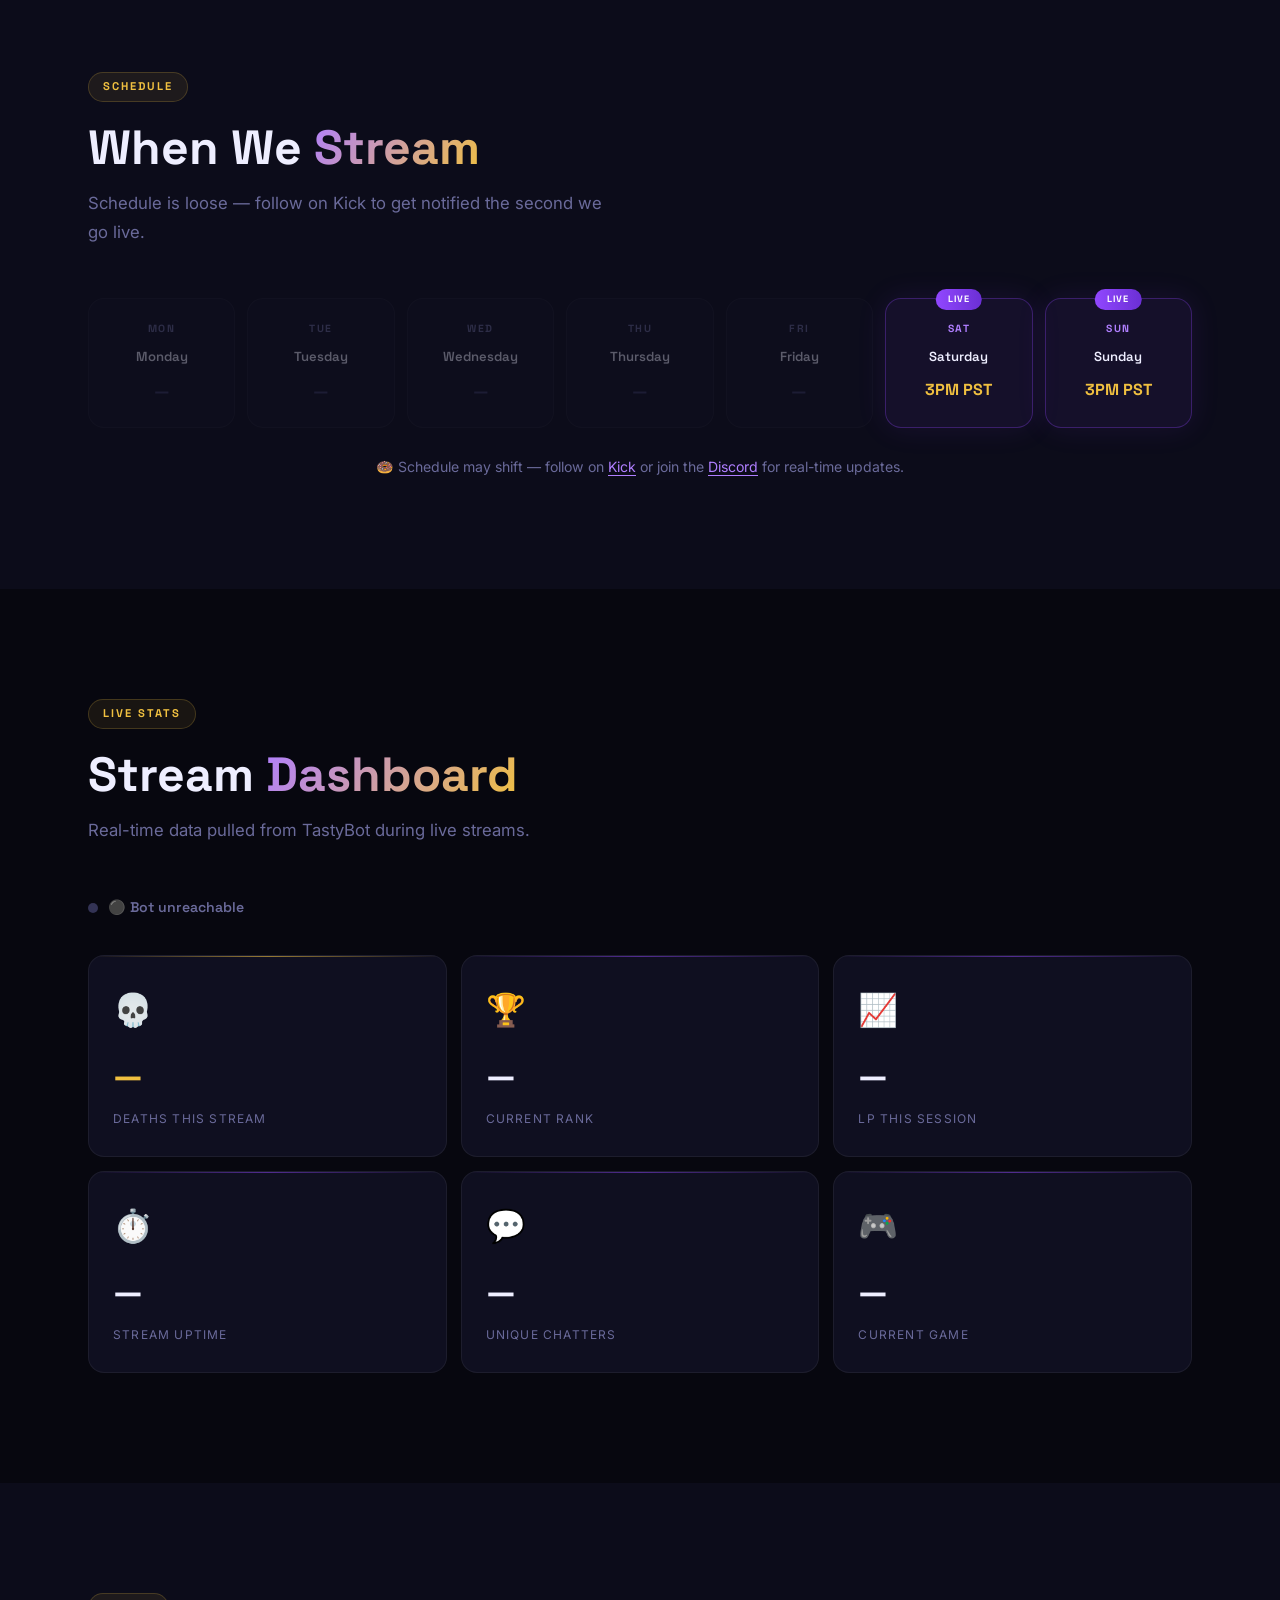
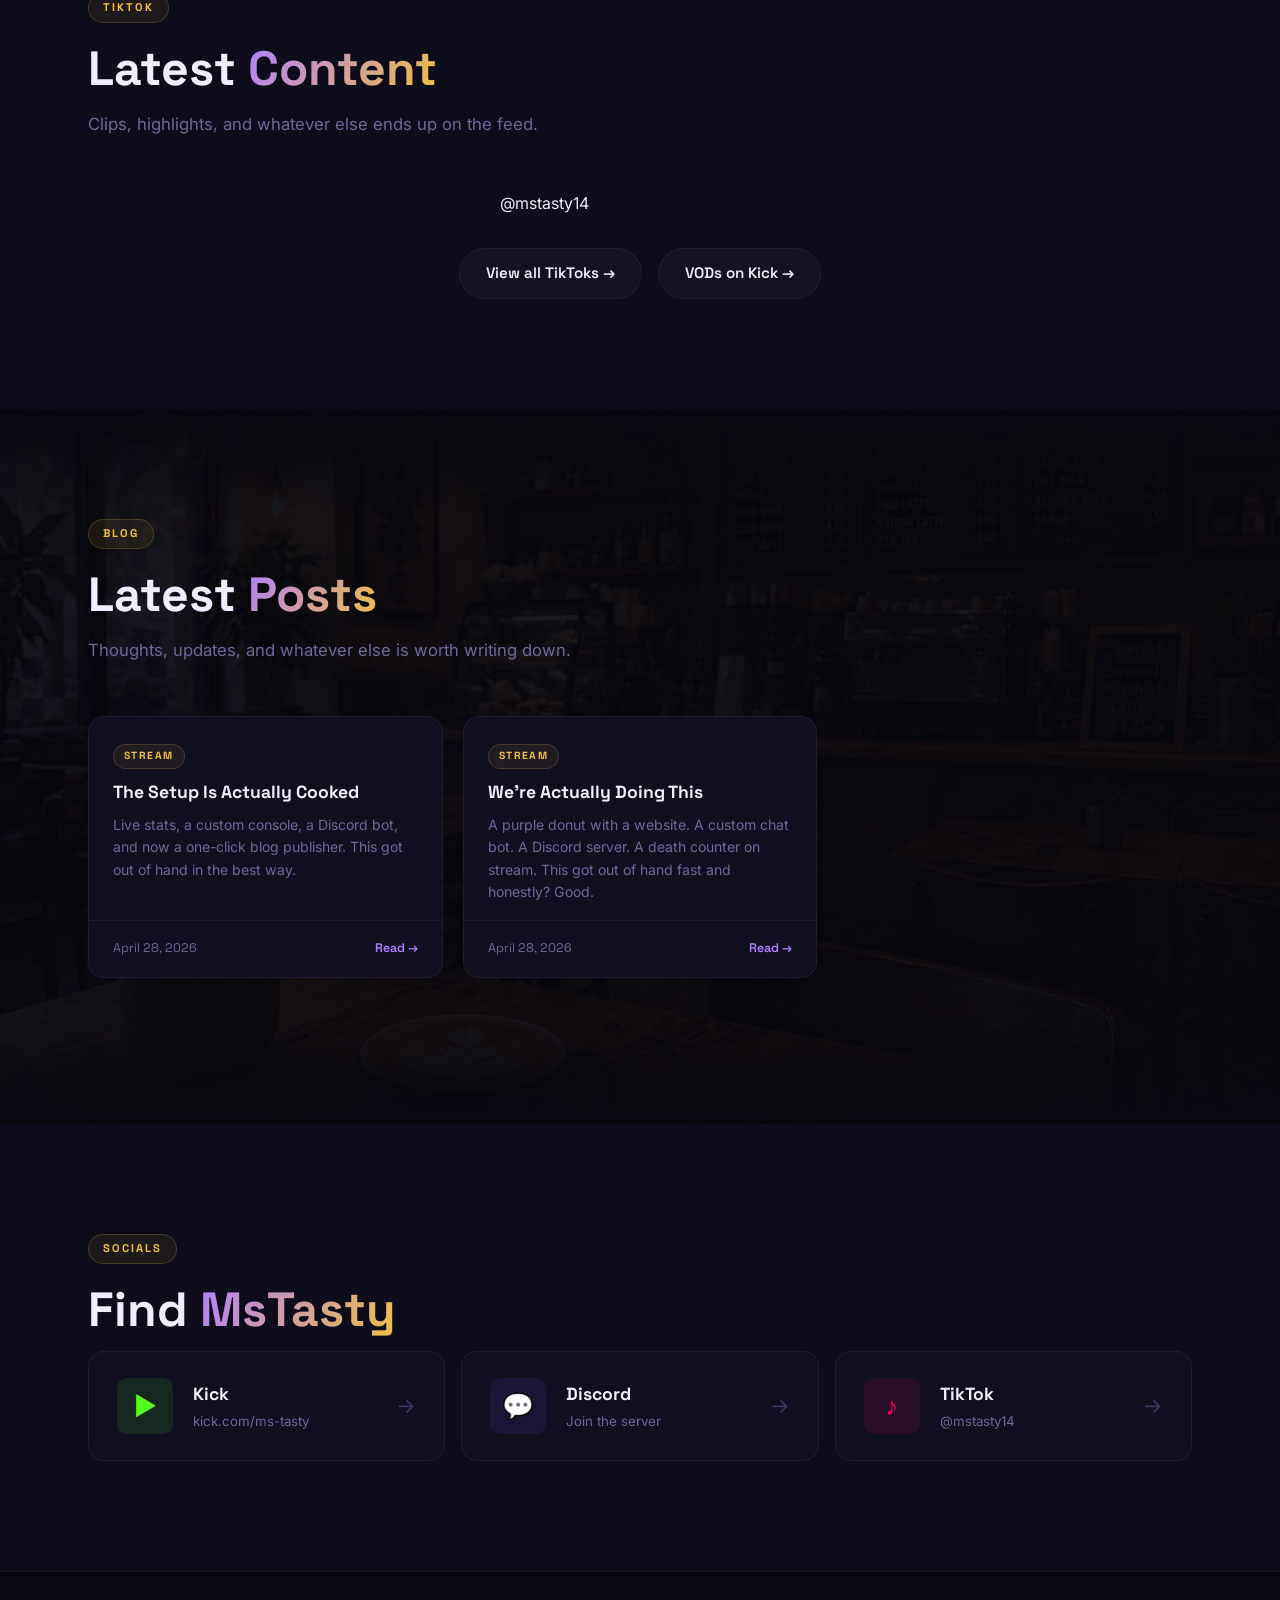
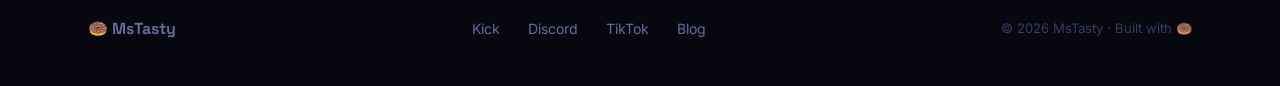
==== commit cb1fac62: "add tiktok embed to content section" ====
--- a/index.html
+++ b/index.html
@@ -199,40 +199,30 @@
     </div>
   </section>
 
-  <!-- ── CLIPS ── -->
+  <!-- ── TIKTOK ── -->
   <section id="clips" class="section section-alt">
     <div class="container">
-      <div class="section-label reveal">Clips</div>
-      <h2 class="section-title reveal">Best <span class="gradient-text">Moments</span></h2>
-      <p class="section-sub reveal">Highlights from the stream. Sometimes great plays. Mostly deaths.</p>
-      <div class="clips-grid reveal">
-        <div class="clip-card placeholder">
-          <div class="clip-thumb">🍩</div>
-          <div class="clip-info">
-            <div class="clip-title">Clips coming soon</div>
-            <div class="clip-meta">Check Kick for VODs</div>
-          </div>
-        </div>
-        <div class="clip-card placeholder">
-          <div class="clip-thumb">💀</div>
-          <div class="clip-info">
-            <div class="clip-title">Death compilation incoming</div>
-            <div class="clip-meta">There is a lot of material</div>
-          </div>
-        </div>
-        <div class="clip-card placeholder">
-          <div class="clip-thumb">🏆</div>
-          <div class="clip-info">
-            <div class="clip-title">Actually good plays</div>
-            <div class="clip-meta">Rare but they exist</div>
-          </div>
-        </div>
-      </div>
-      <div class="clips-cta reveal">
-        <a href="https://kick.com/ms-tasty/videos" target="_blank" class="btn btn-ghost">View all VODs on Kick →</a>
-      </div>
-    </div>
-  </section>
+      <div class="section-label reveal">TikTok</div>
+      <h2 class="section-title reveal">Latest <span class="gradient-text">Content</span></h2>
+      <p class="section-sub reveal">Clips, highlights, and whatever else ends up on the feed.</p>
+      <div class="reveal" style="display:flex;flex-wrap:wrap;gap:24px;justify-content:center;align-items:flex-start;">
+        <blockquote
+          class="tiktok-embed"
+          cite="https://www.tiktok.com/@mstasty14/photo/7633118008306715934"
+          data-video-id="7633118008306715934"
+          style="max-width:360px;min-width:280px;">
+          <section>
+            <a target="_blank" title="@mstasty14" href="https://www.tiktok.com/@mstasty14?refer=embed">@mstasty14</a>
+          </section>
+        </blockquote>
+      </div>
+      <div class="clips-cta reveal" style="margin-top:32px;">
+        <a href="https://www.tiktok.com/@mstasty14" target="_blank" class="btn btn-ghost">View all TikToks →</a>
+        <a href="https://kick.com/ms-tasty/videos" target="_blank" class="btn btn-ghost" style="margin-left:12px;">VODs on Kick →</a>
+      </div>
+    </div>
+  </section>
+  <script async src="https://www.tiktok.com/embed.js"></script>
 
   <!-- ── BLOG ── -->
   <section id="blog" class="section section-cafe">
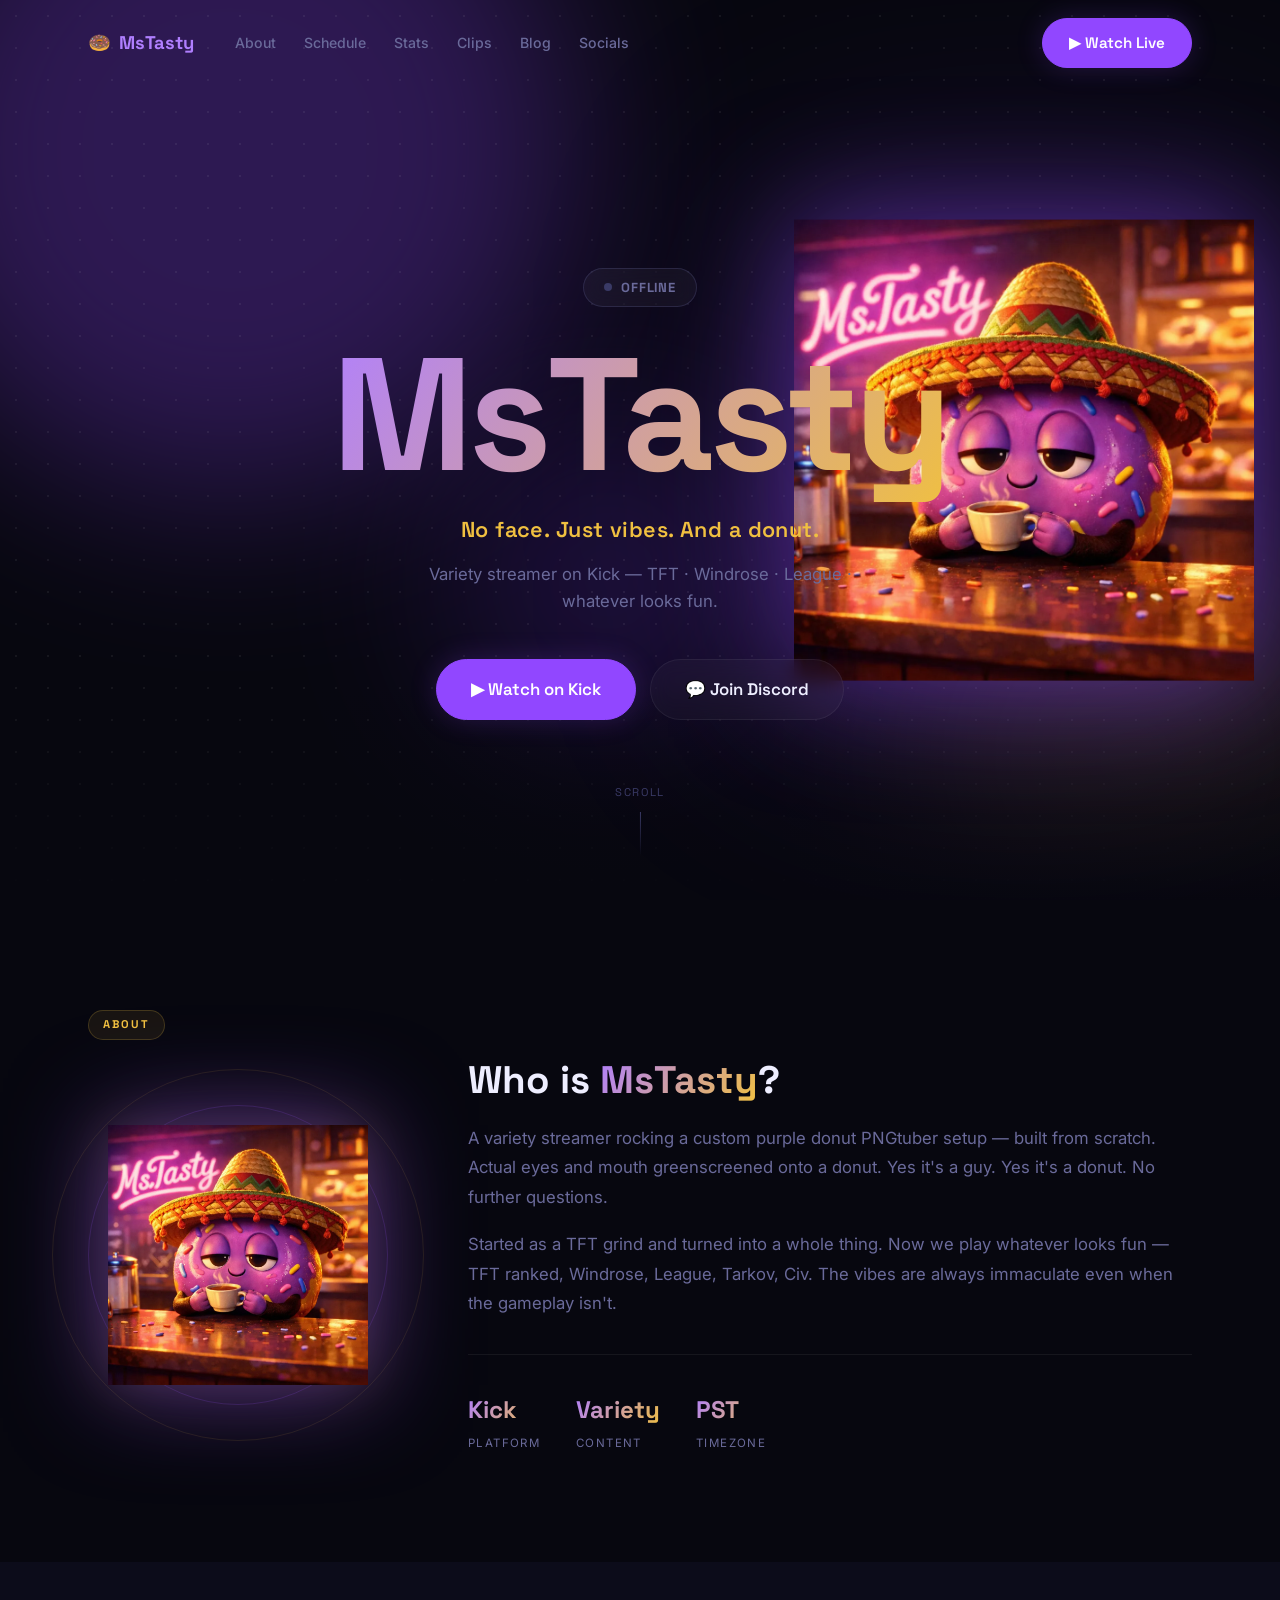
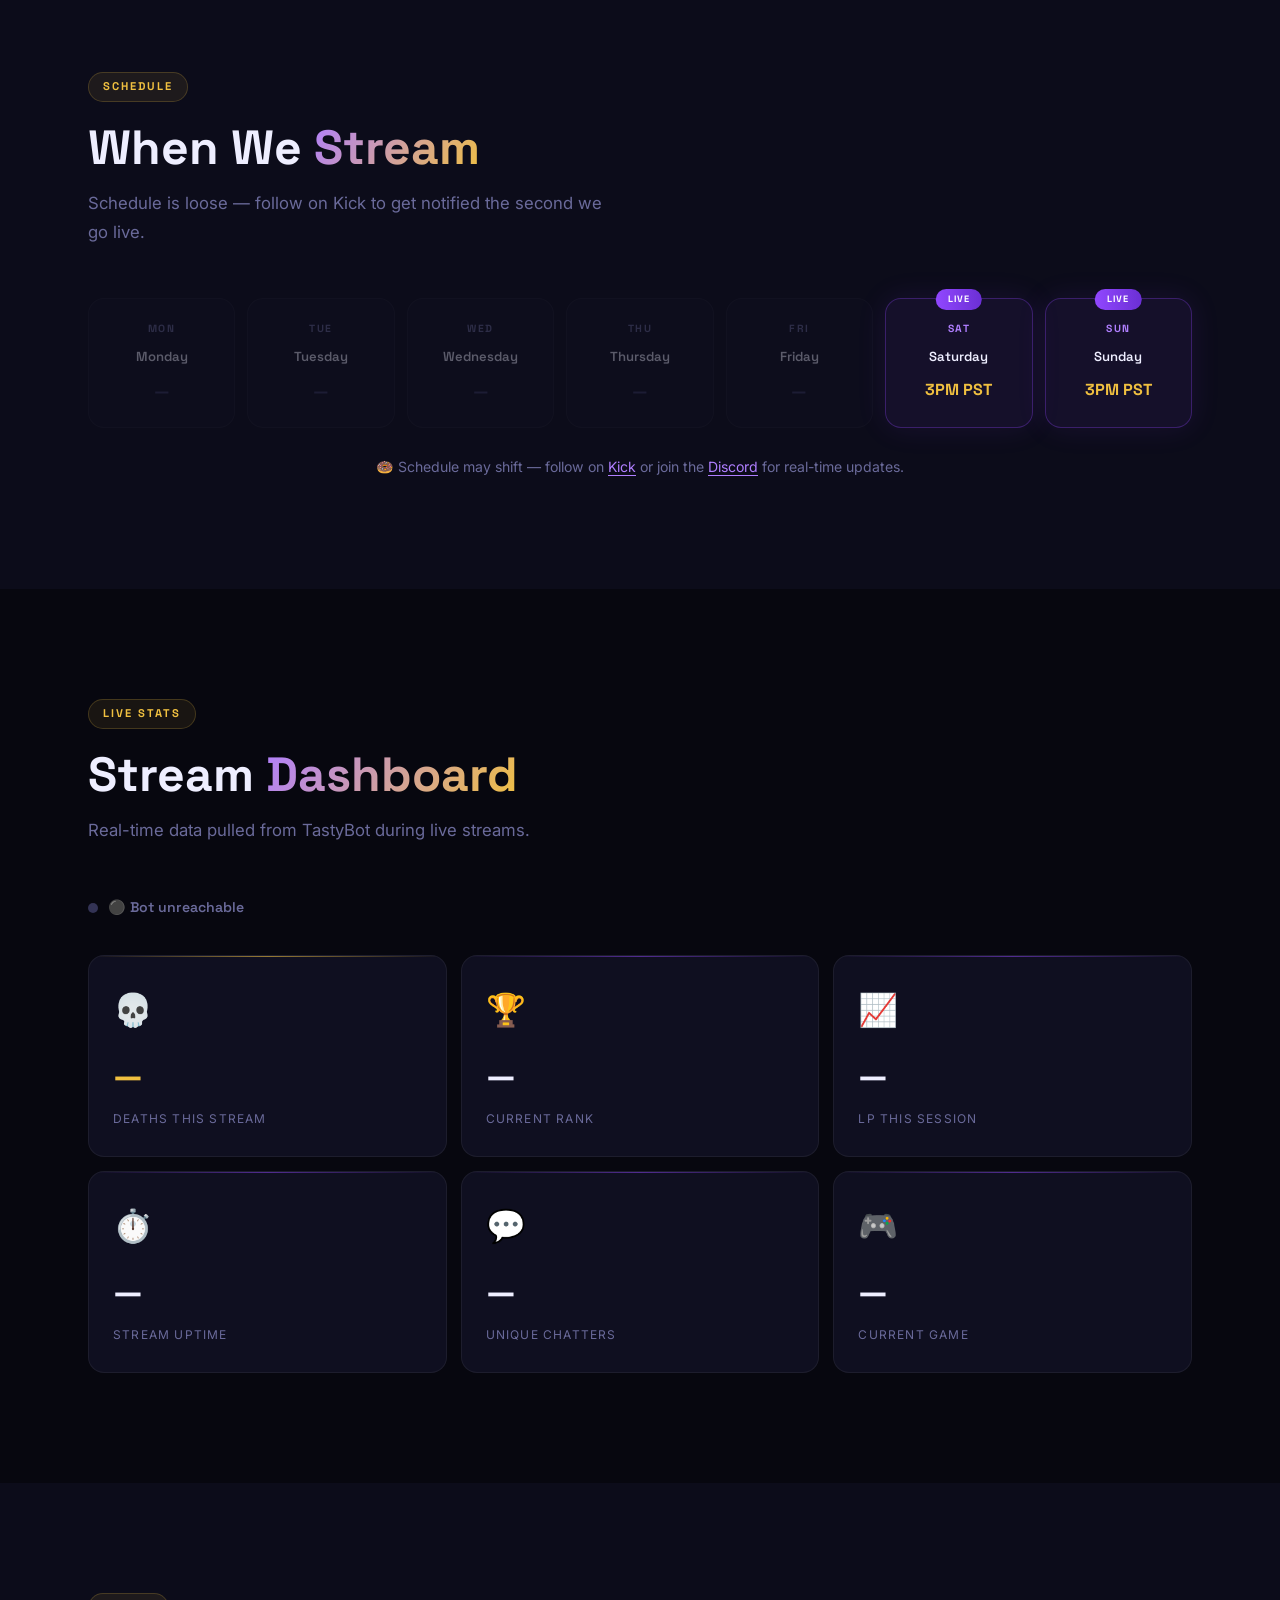
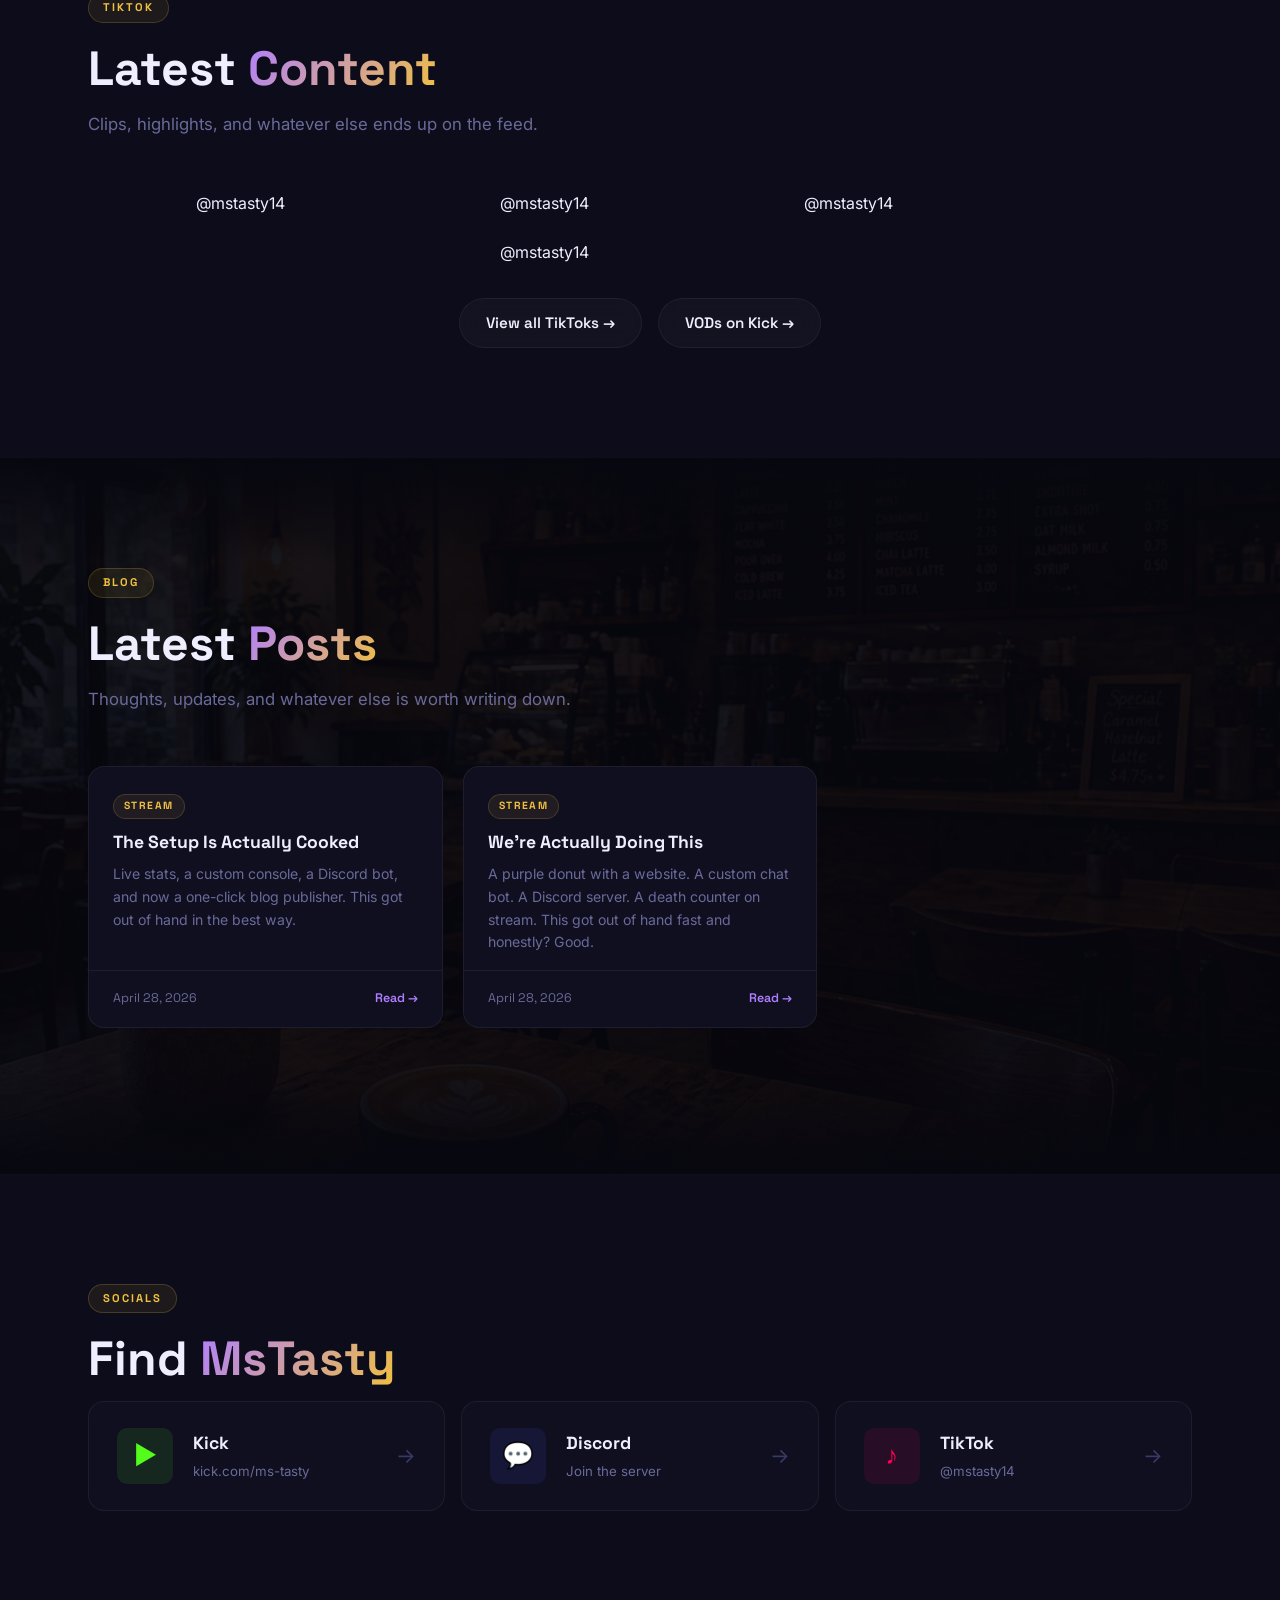
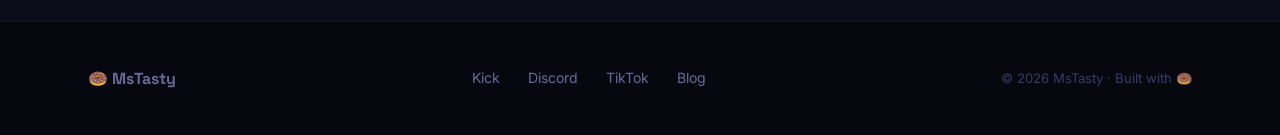
==== commit 7611d480: "add all 4 tiktok embeds" ====
--- a/index.html
+++ b/index.html
@@ -206,14 +206,17 @@
       <h2 class="section-title reveal">Latest <span class="gradient-text">Content</span></h2>
       <p class="section-sub reveal">Clips, highlights, and whatever else ends up on the feed.</p>
       <div class="reveal" style="display:flex;flex-wrap:wrap;gap:24px;justify-content:center;align-items:flex-start;">
-        <blockquote
-          class="tiktok-embed"
-          cite="https://www.tiktok.com/@mstasty14/photo/7633118008306715934"
-          data-video-id="7633118008306715934"
-          style="max-width:360px;min-width:280px;">
-          <section>
-            <a target="_blank" title="@mstasty14" href="https://www.tiktok.com/@mstasty14?refer=embed">@mstasty14</a>
-          </section>
+        <blockquote class="tiktok-embed" cite="https://www.tiktok.com/@mstasty14/video/7633648472650026271" data-video-id="7633648472650026271" style="max-width:360px;min-width:280px;">
+          <section><a target="_blank" title="@mstasty14" href="https://www.tiktok.com/@mstasty14?refer=embed">@mstasty14</a></section>
+        </blockquote>
+        <blockquote class="tiktok-embed" cite="https://www.tiktok.com/@mstasty14/video/7633486575405419806" data-video-id="7633486575405419806" style="max-width:360px;min-width:280px;">
+          <section><a target="_blank" title="@mstasty14" href="https://www.tiktok.com/@mstasty14?refer=embed">@mstasty14</a></section>
+        </blockquote>
+        <blockquote class="tiktok-embed" cite="https://www.tiktok.com/@mstasty14/video/7633454876298726687" data-video-id="7633454876298726687" style="max-width:360px;min-width:280px;">
+          <section><a target="_blank" title="@mstasty14" href="https://www.tiktok.com/@mstasty14?refer=embed">@mstasty14</a></section>
+        </blockquote>
+        <blockquote class="tiktok-embed" cite="https://www.tiktok.com/@mstasty14/photo/7633118008306715934" data-video-id="7633118008306715934" style="max-width:360px;min-width:280px;">
+          <section><a target="_blank" title="@mstasty14" href="https://www.tiktok.com/@mstasty14?refer=embed">@mstasty14</a></section>
         </blockquote>
       </div>
       <div class="clips-cta reveal" style="margin-top:32px;">
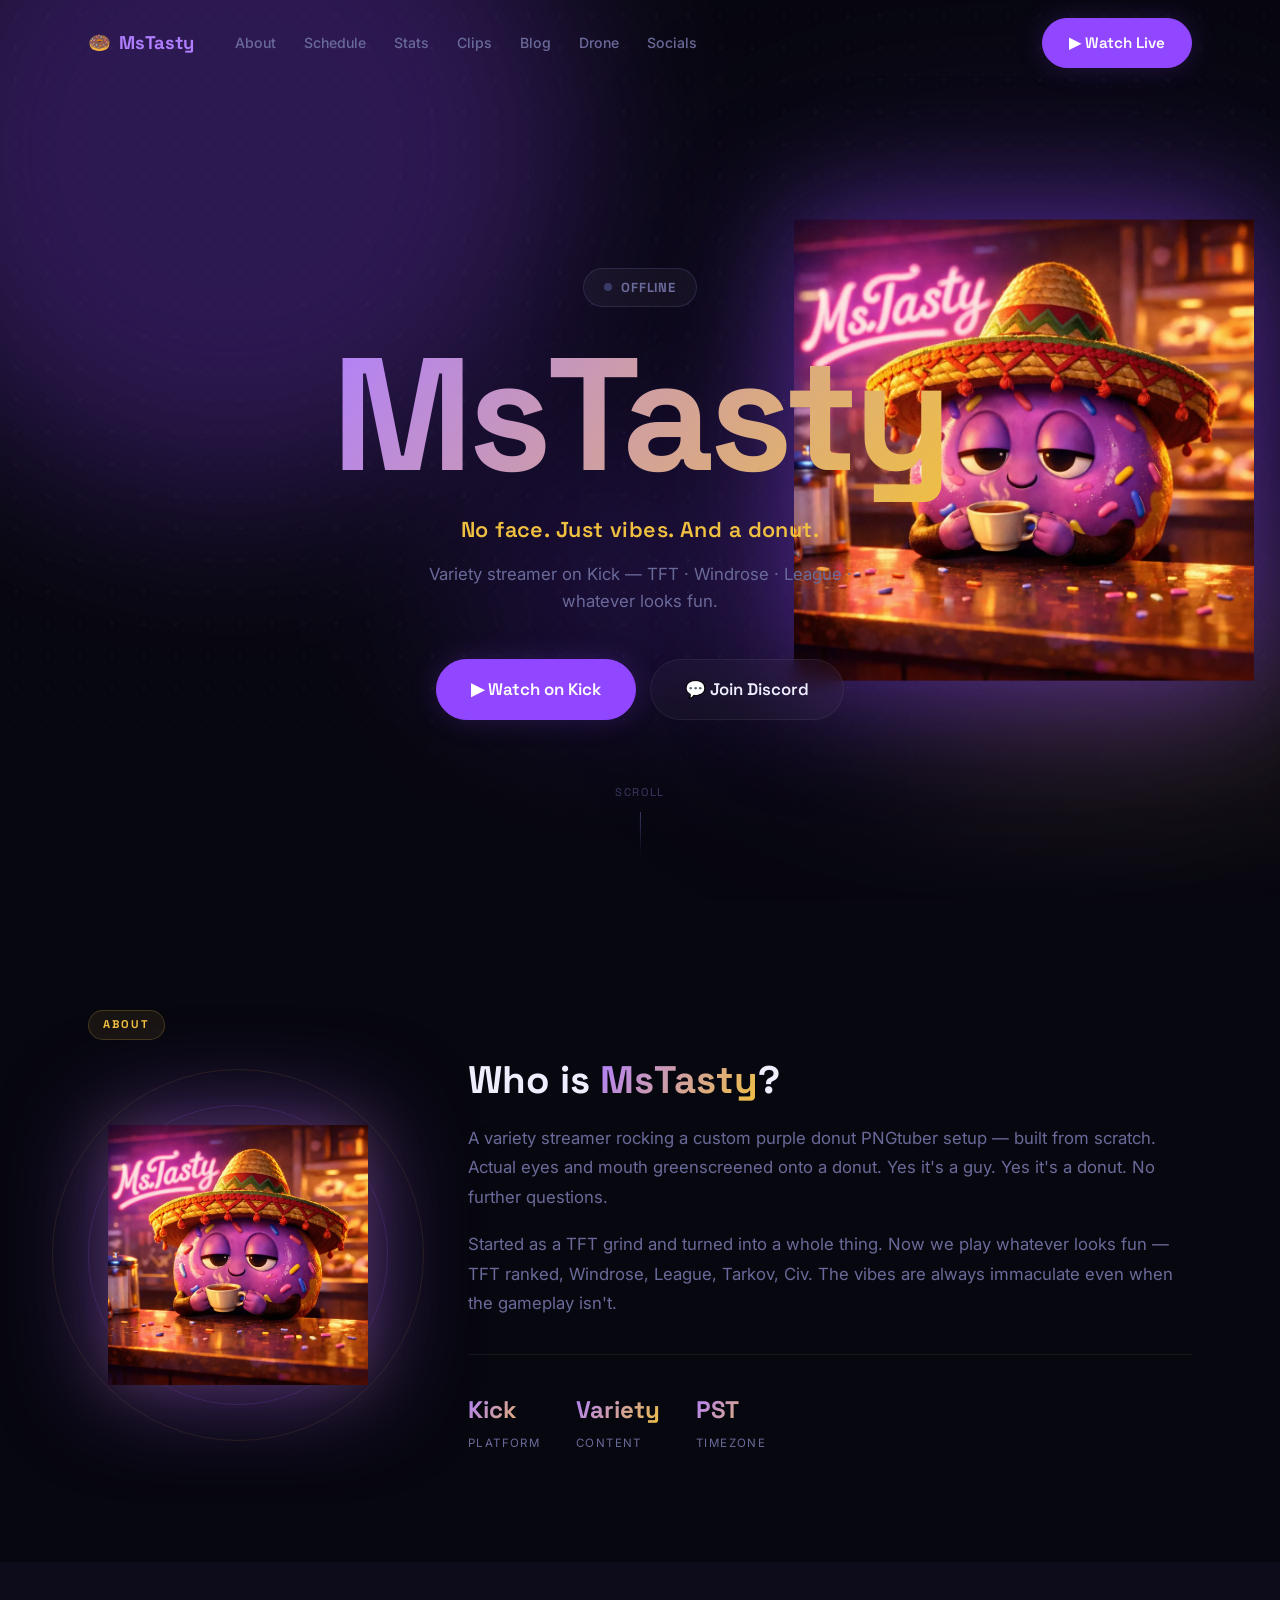
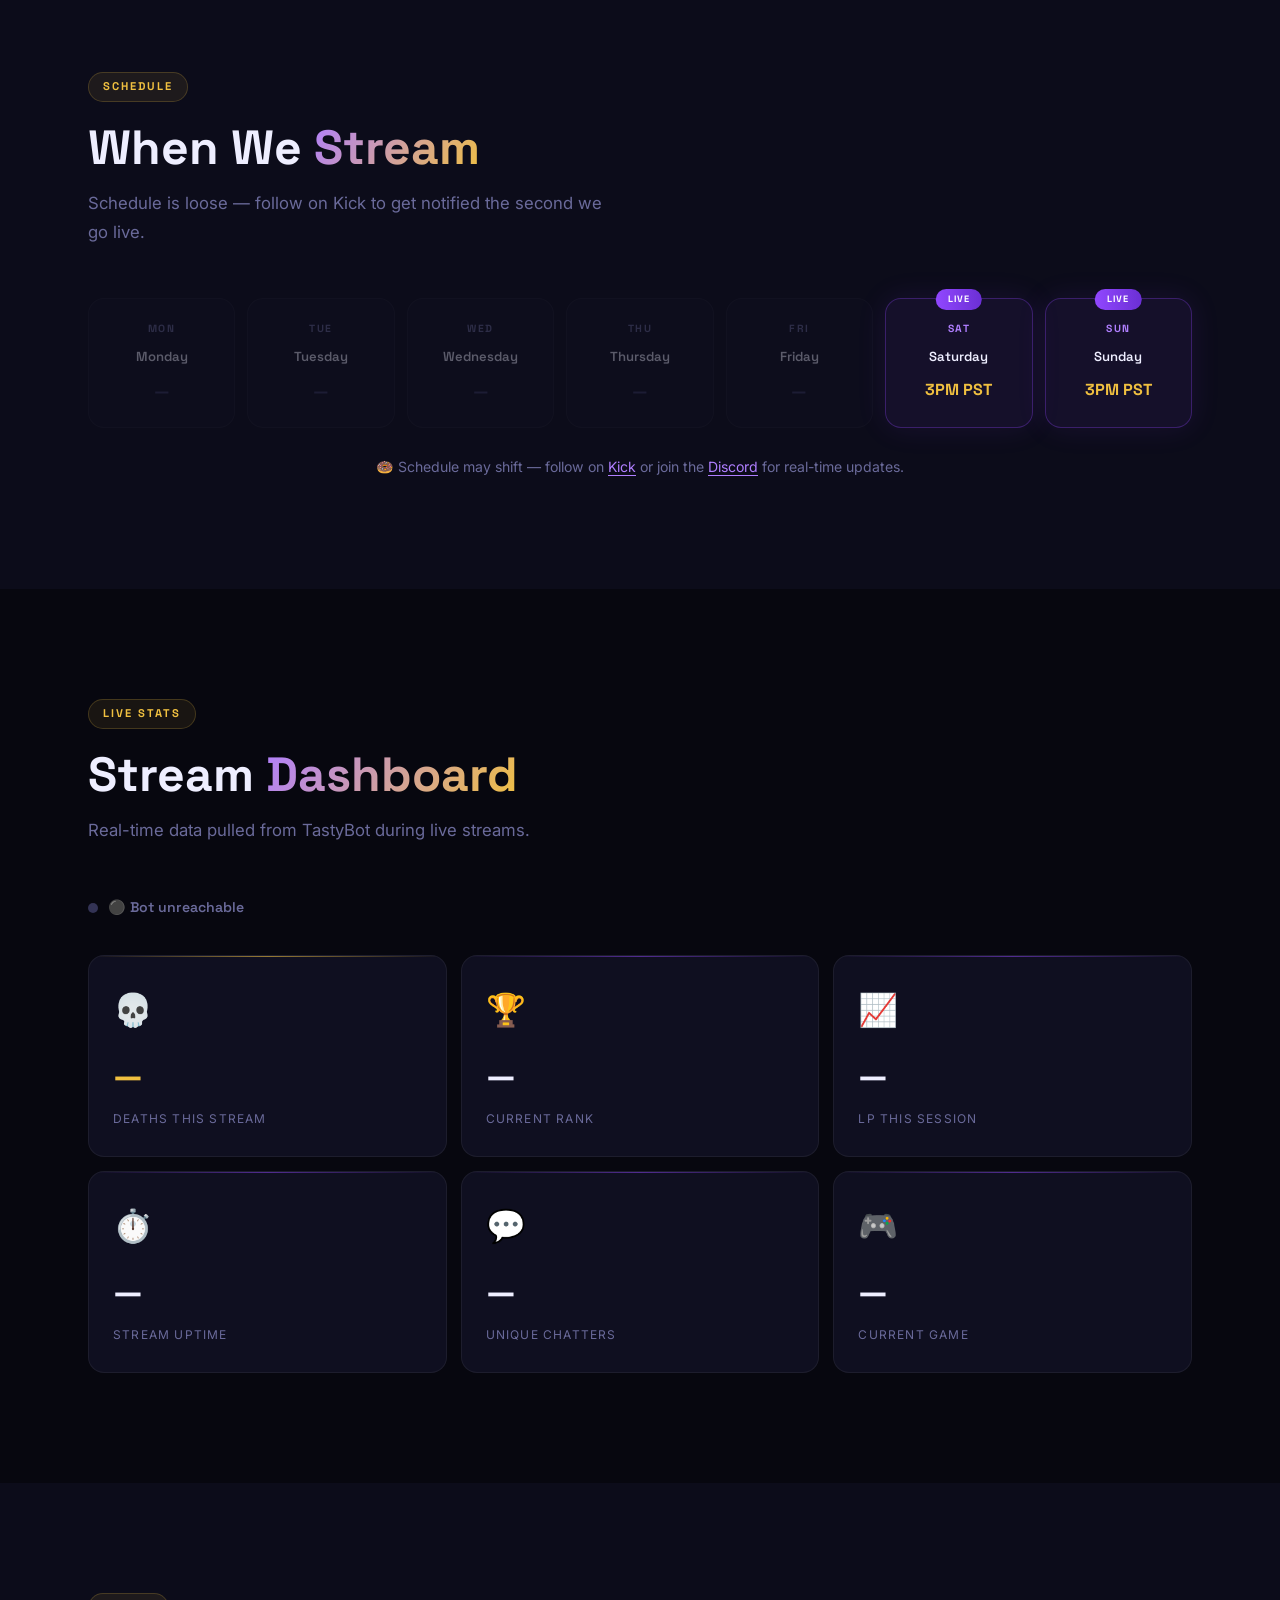
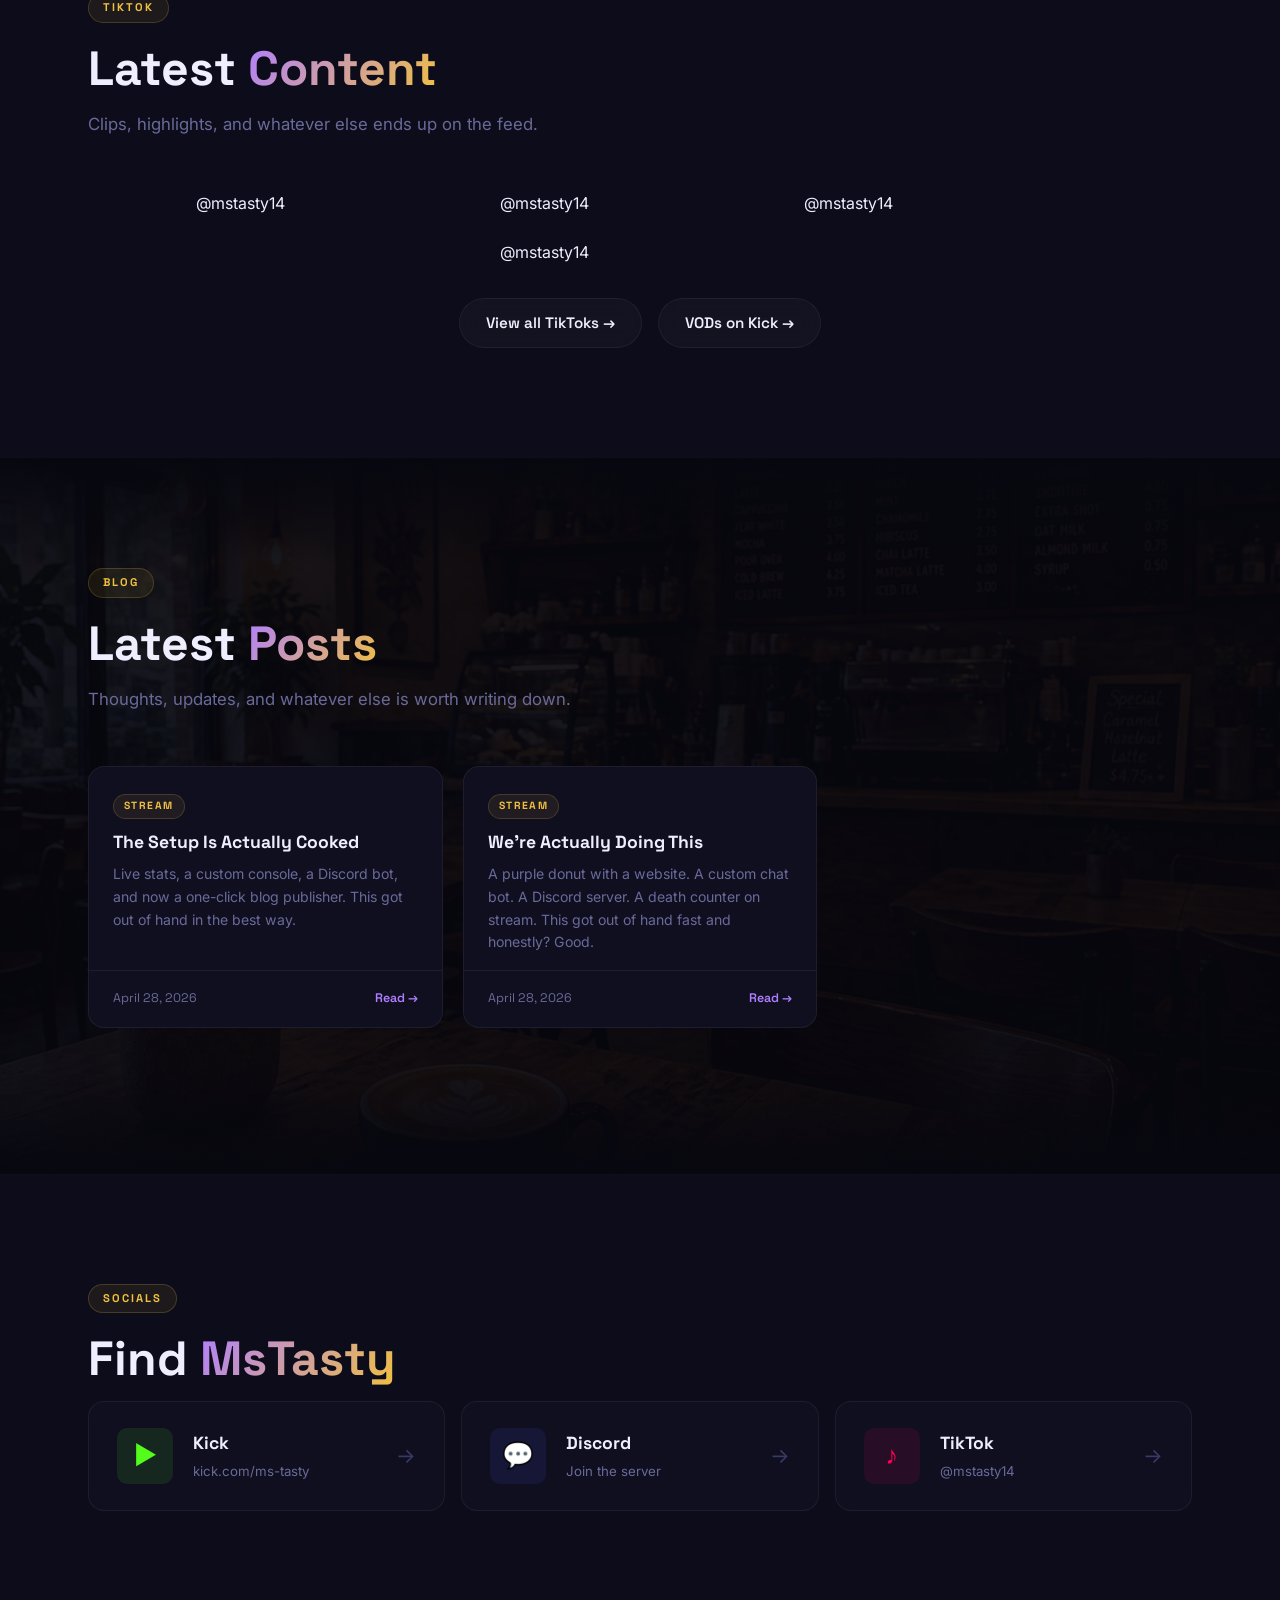
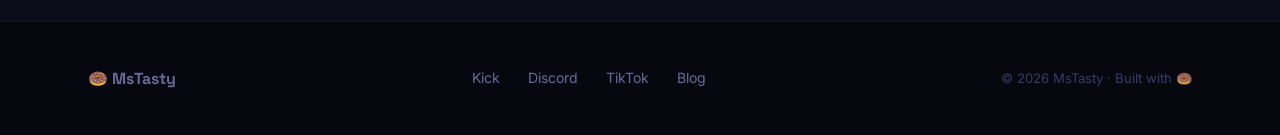
==== commit 099059c2: "add drone footage page and nav link" ====
--- a/index.html
+++ b/index.html
@@ -27,6 +27,7 @@
         <li><a href="#stats">Stats</a></li>
         <li><a href="#clips">Clips</a></li>
         <li><a href="#blog">Blog</a></li>
+        <li><a href="drone.html">Drone</a></li>
         <li><a href="#socials">Socials</a></li>
       </ul>
       <a href="https://kick.com/ms-tasty" target="_blank" class="btn btn-primary nav-cta">▶ Watch Live</a>
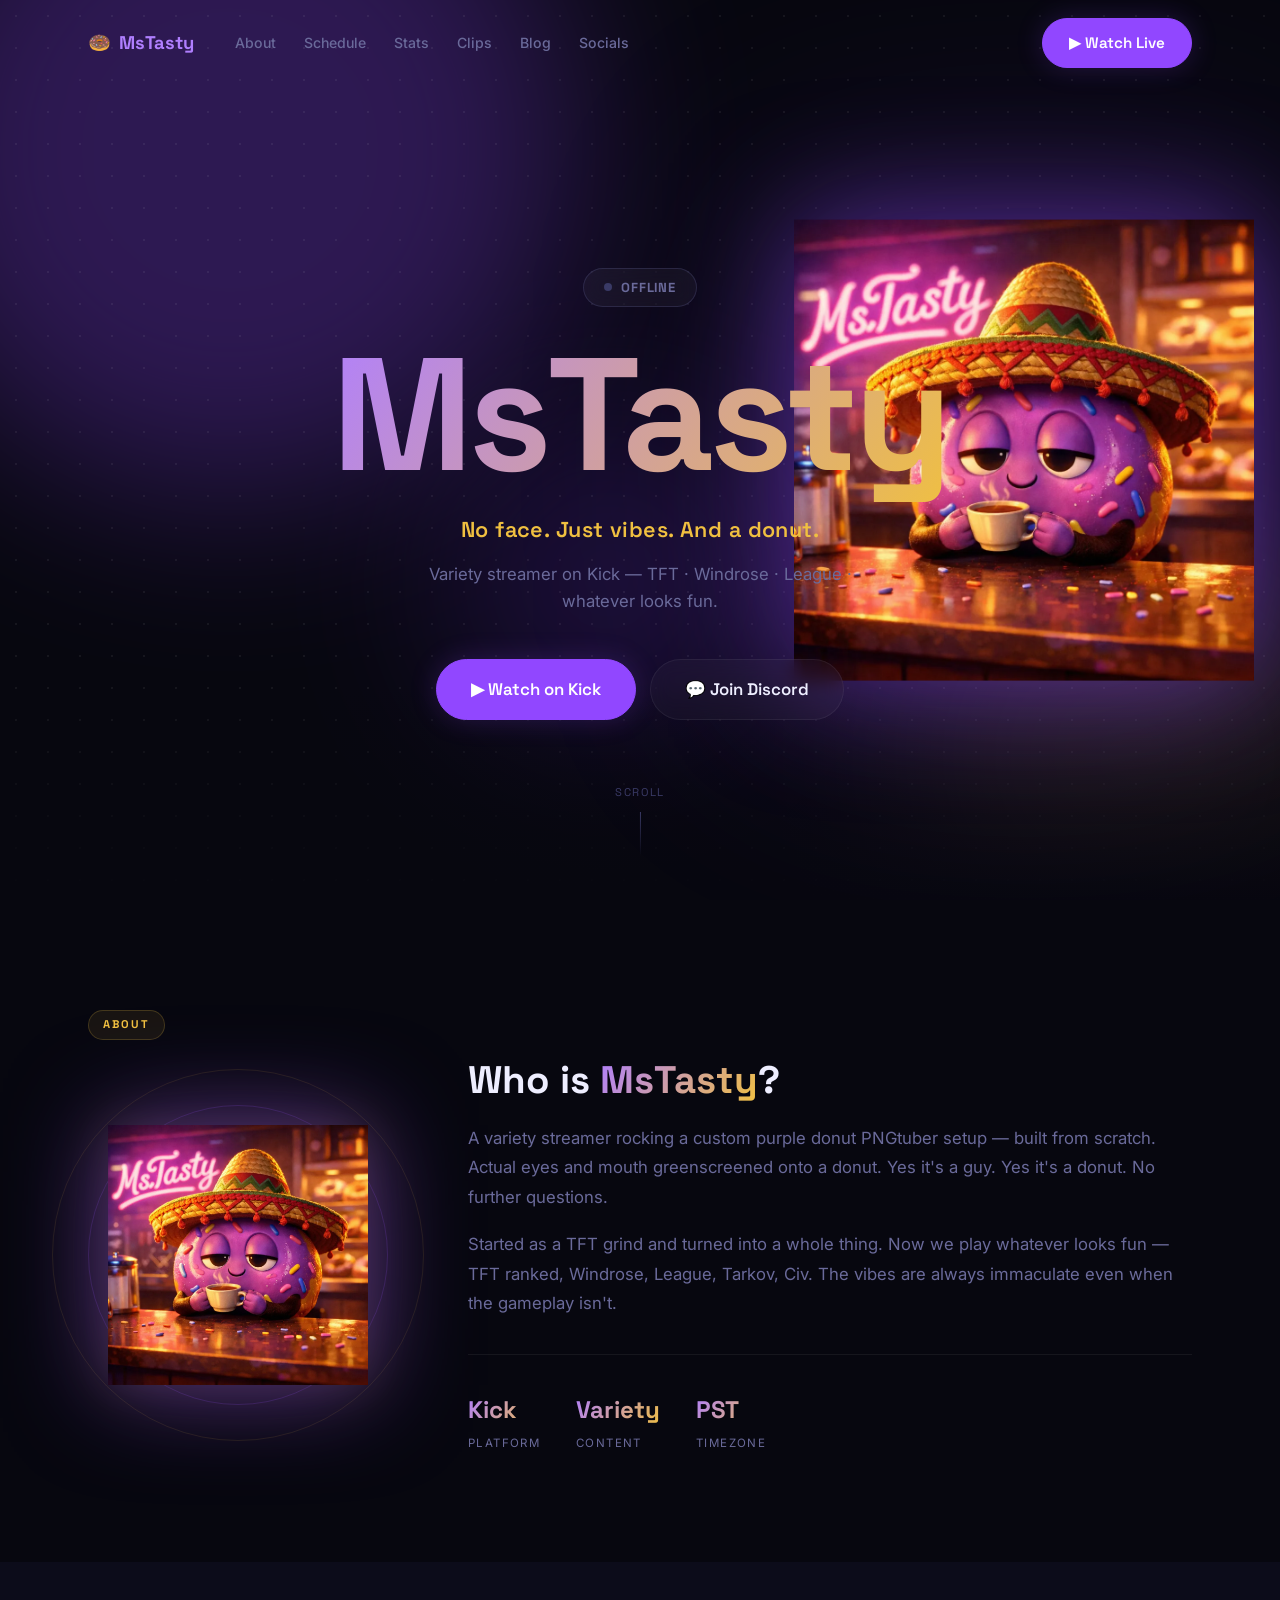
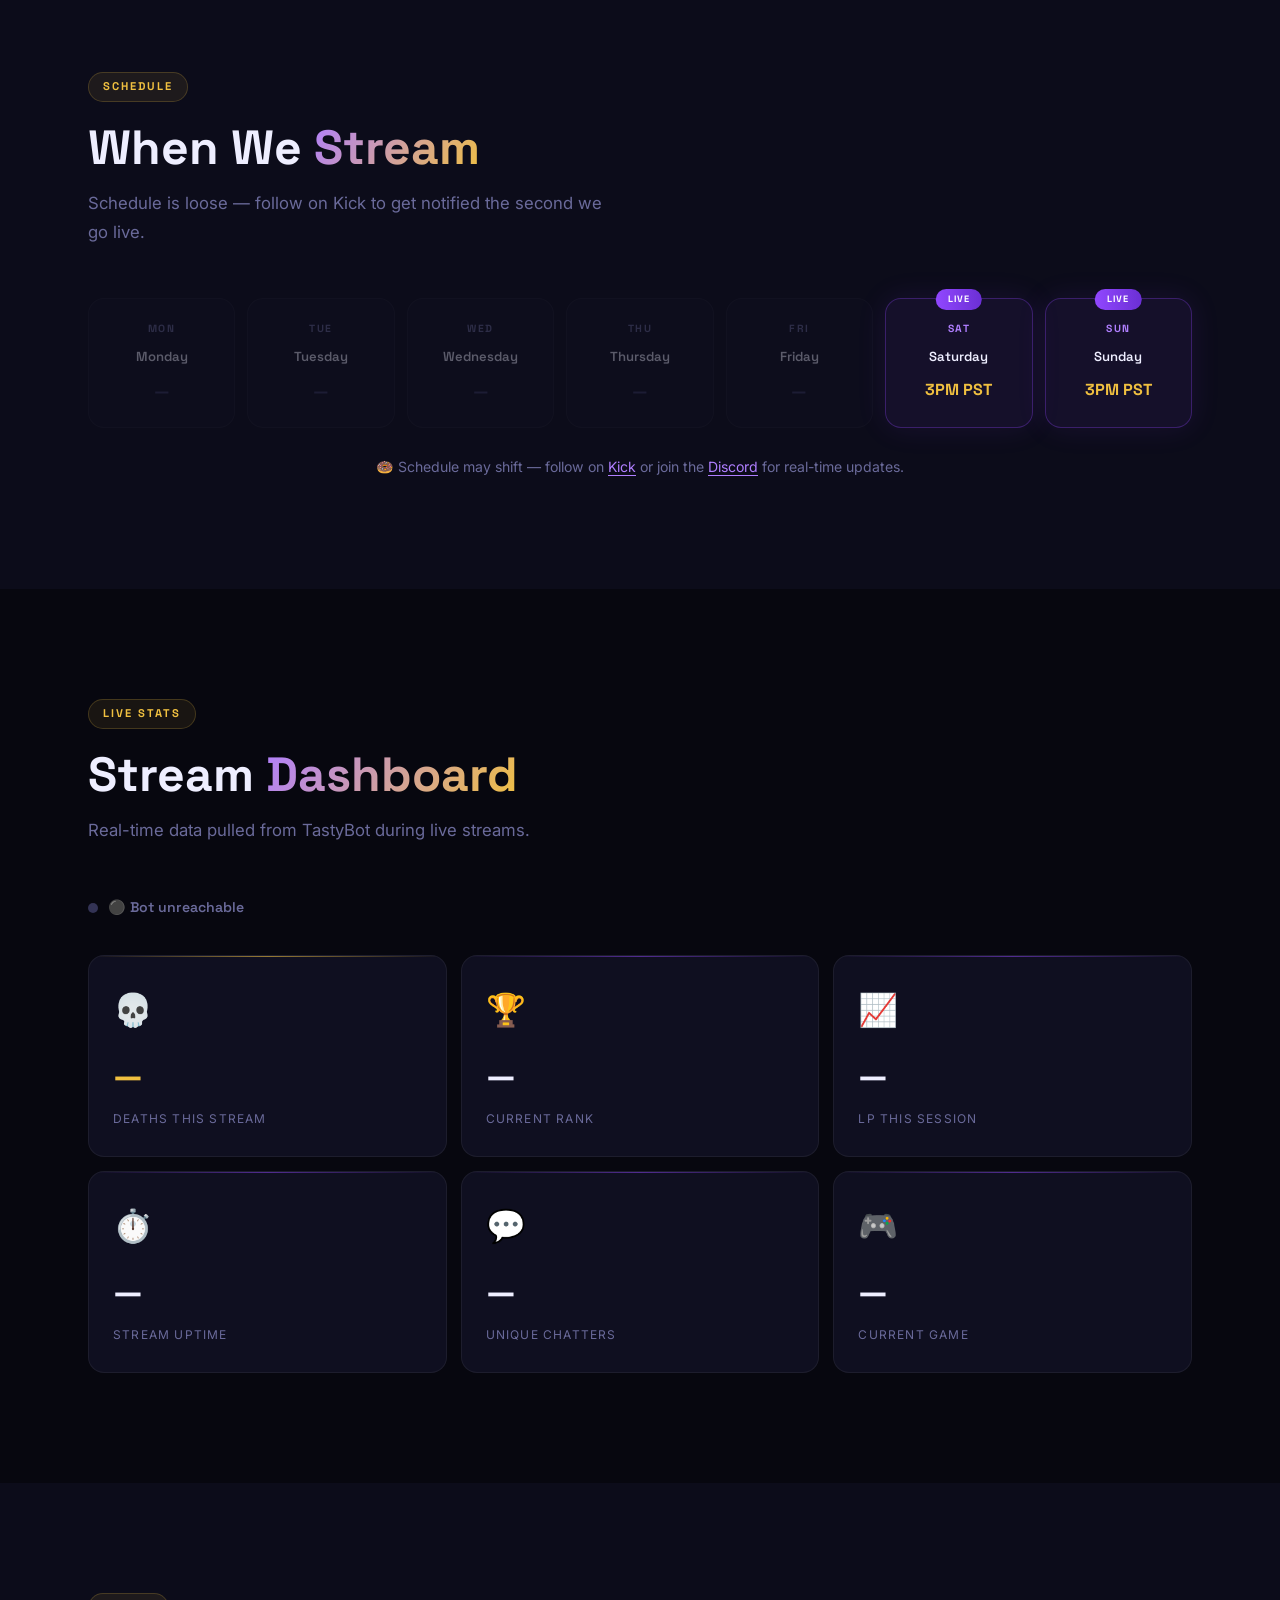
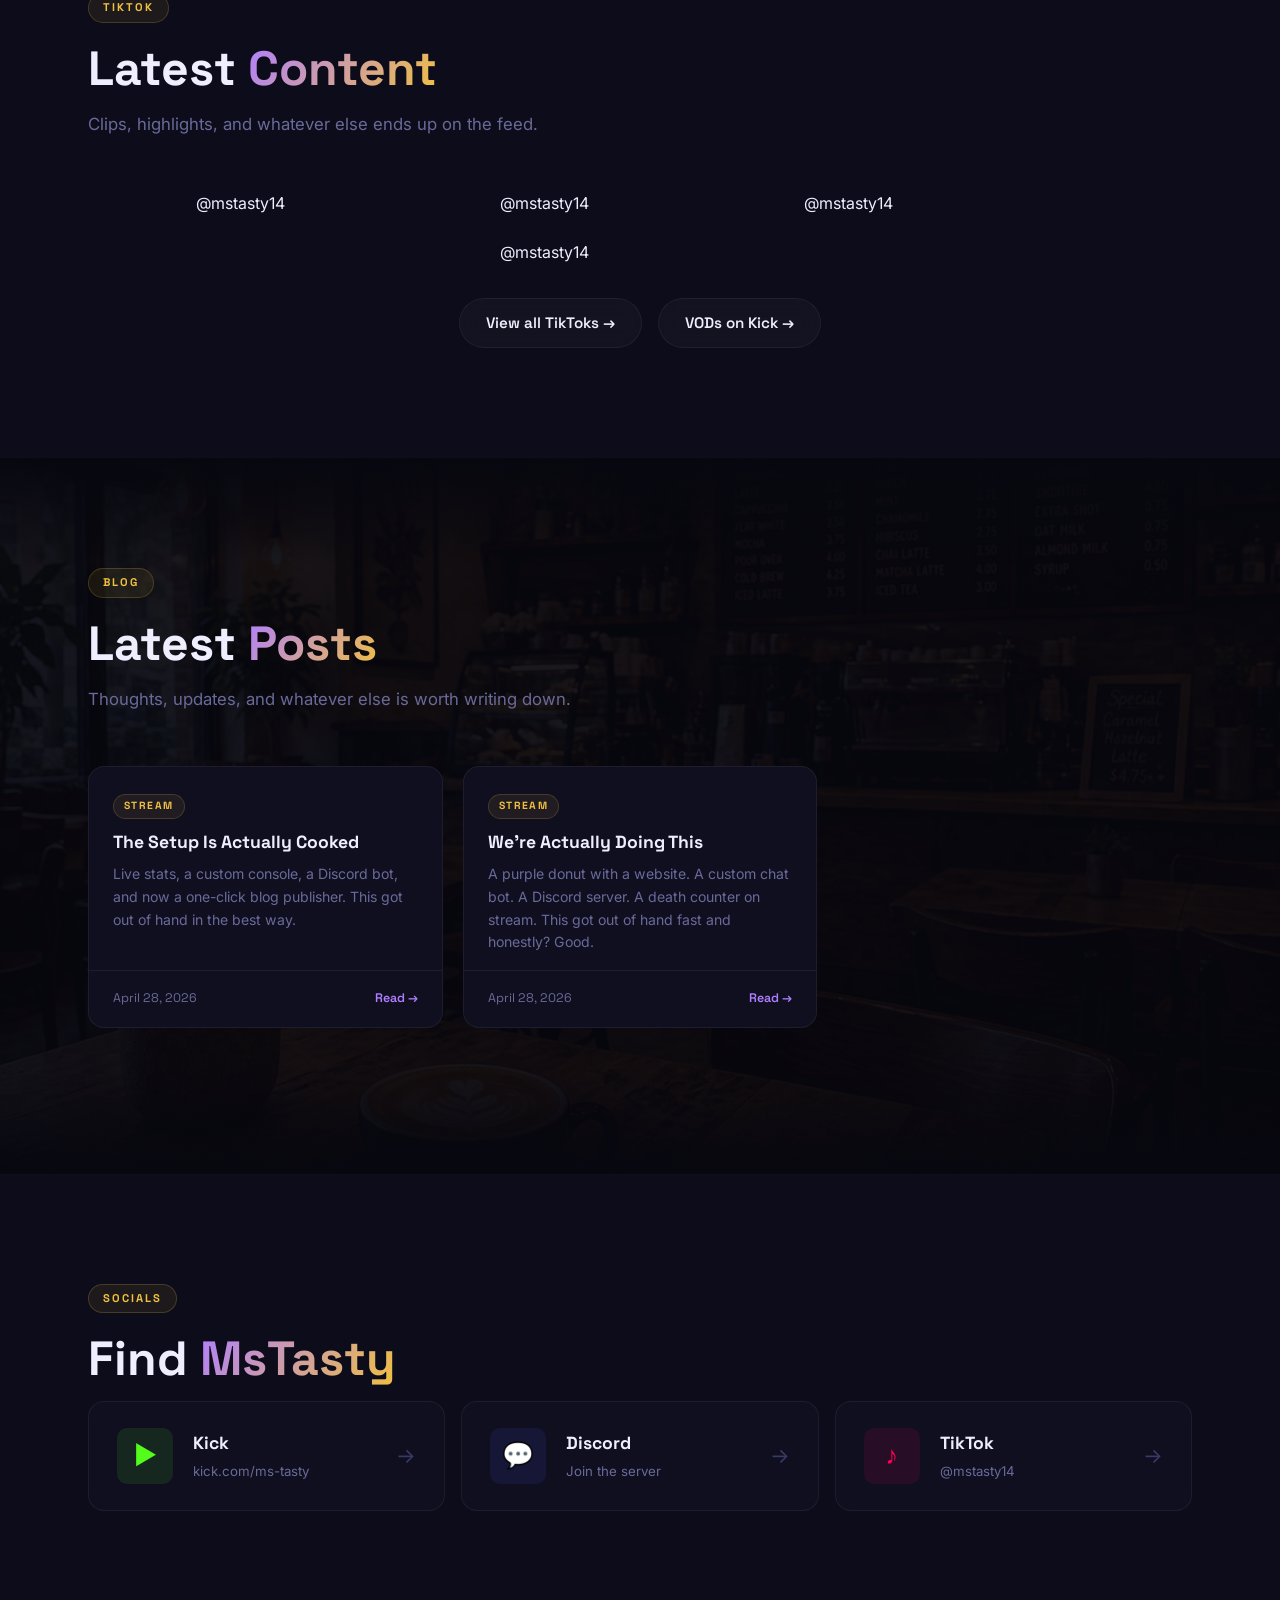
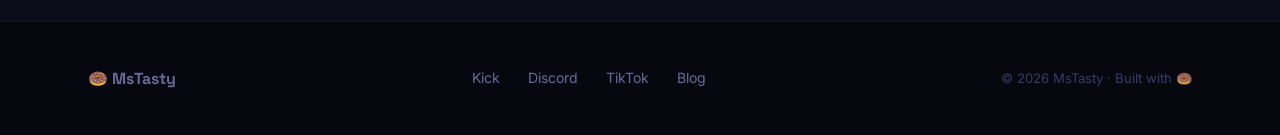
==== commit c1c3597d: "remove drone page" ====
--- a/index.html
+++ b/index.html
@@ -27,7 +27,6 @@
         <li><a href="#stats">Stats</a></li>
         <li><a href="#clips">Clips</a></li>
         <li><a href="#blog">Blog</a></li>
-        <li><a href="drone.html">Drone</a></li>
         <li><a href="#socials">Socials</a></li>
       </ul>
       <a href="https://kick.com/ms-tasty" target="_blank" class="btn btn-primary nav-cta">▶ Watch Live</a>
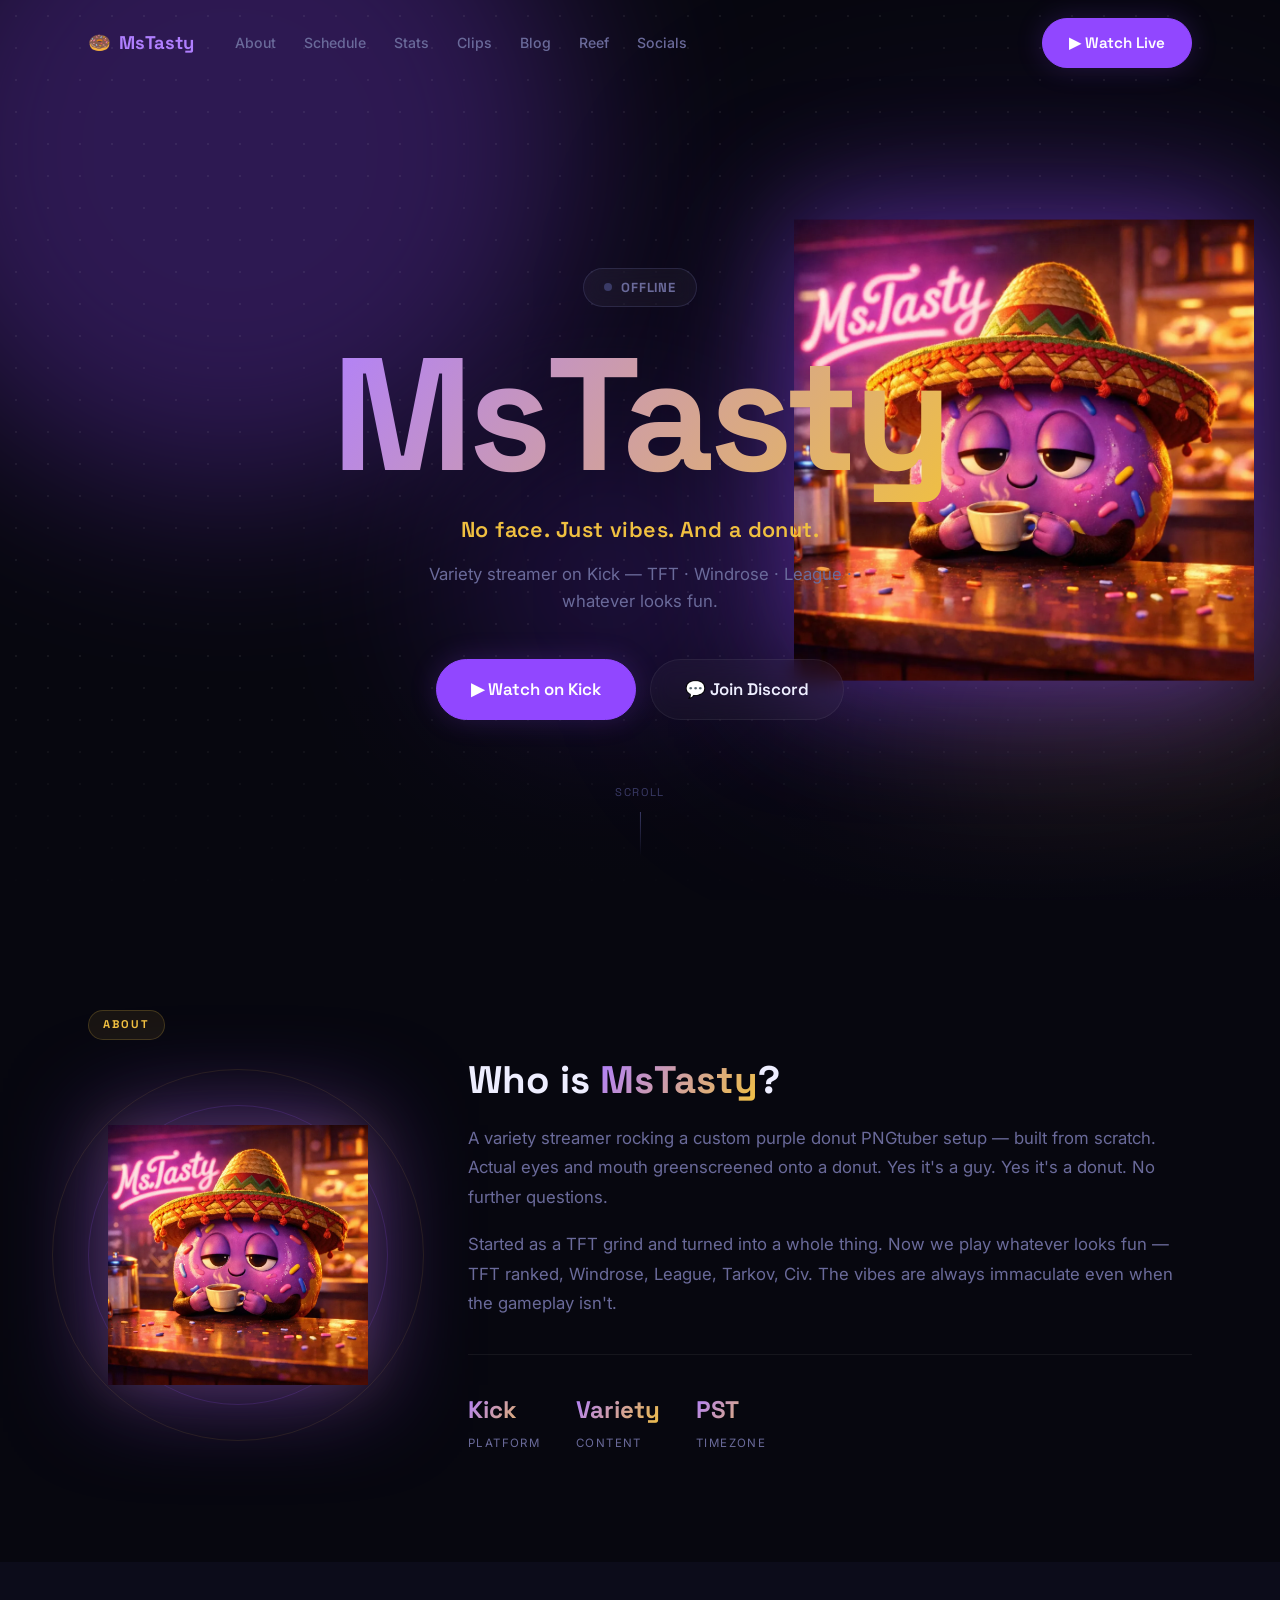
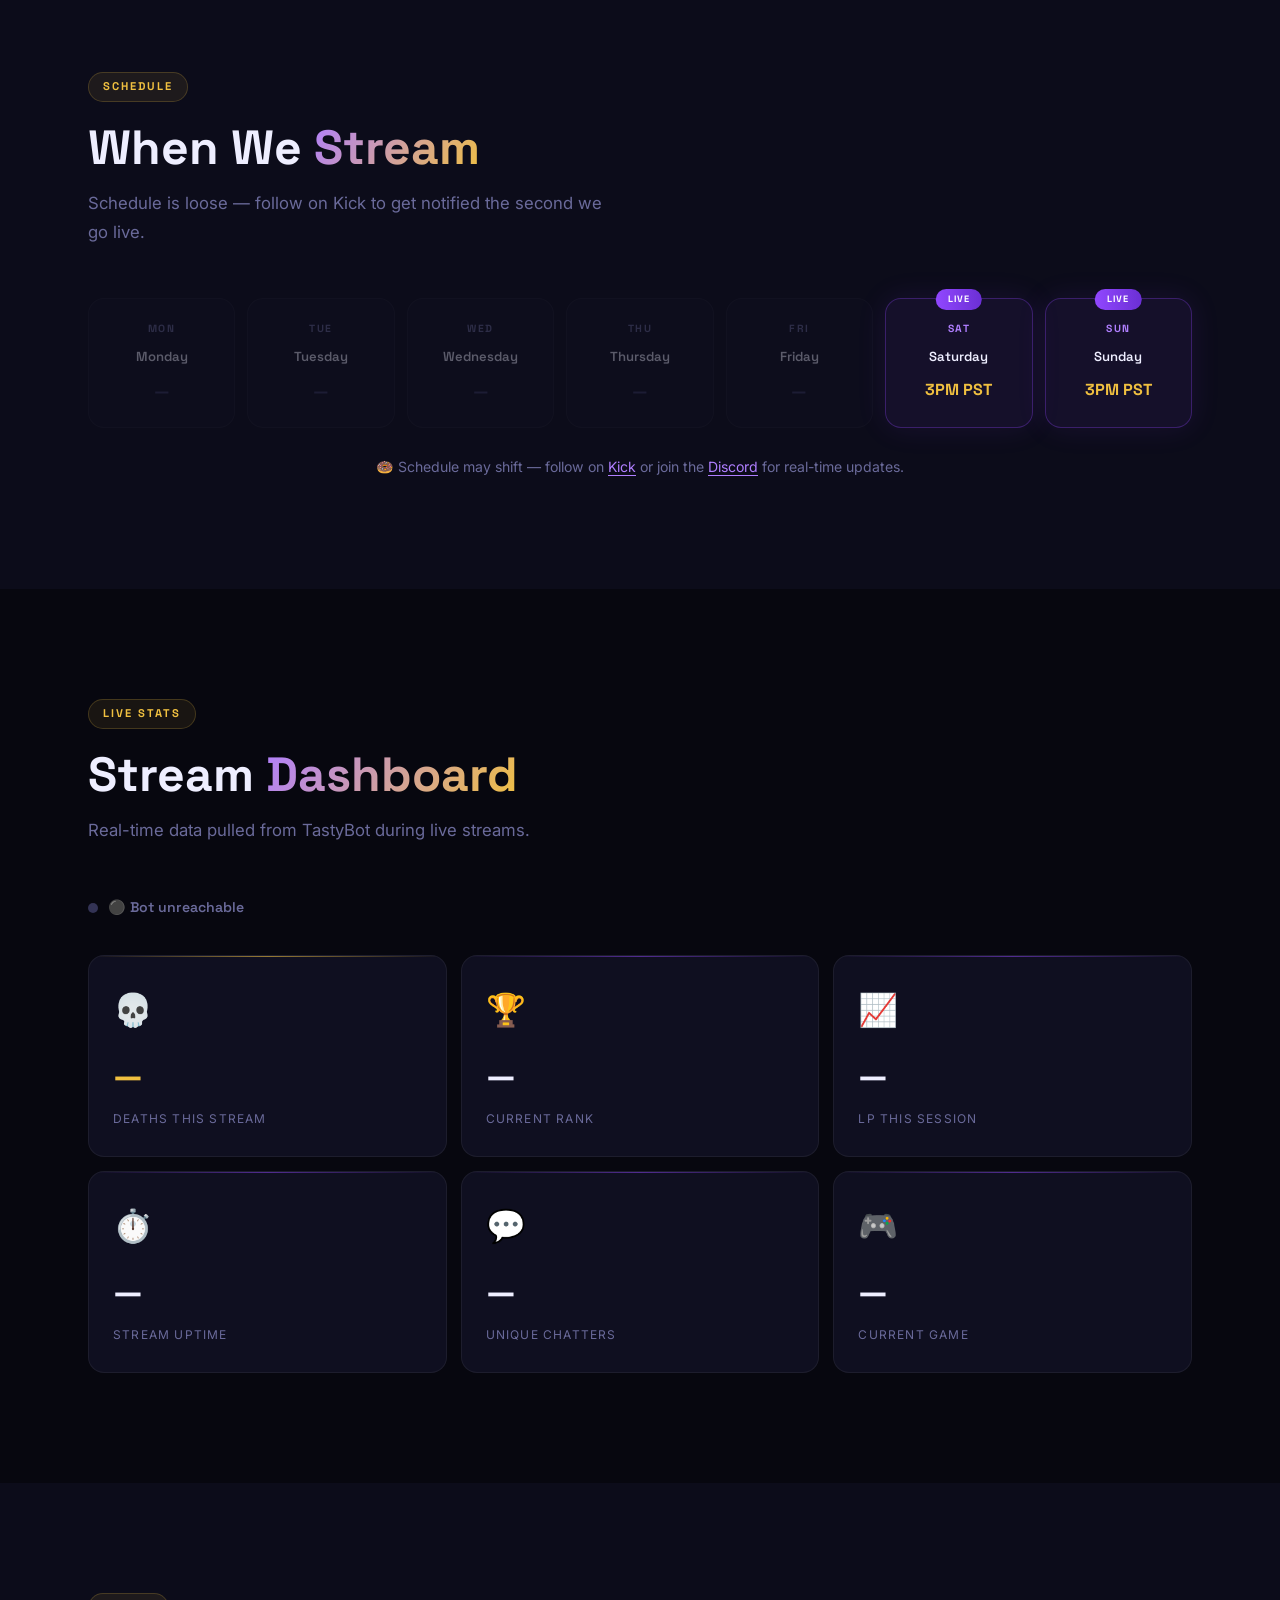
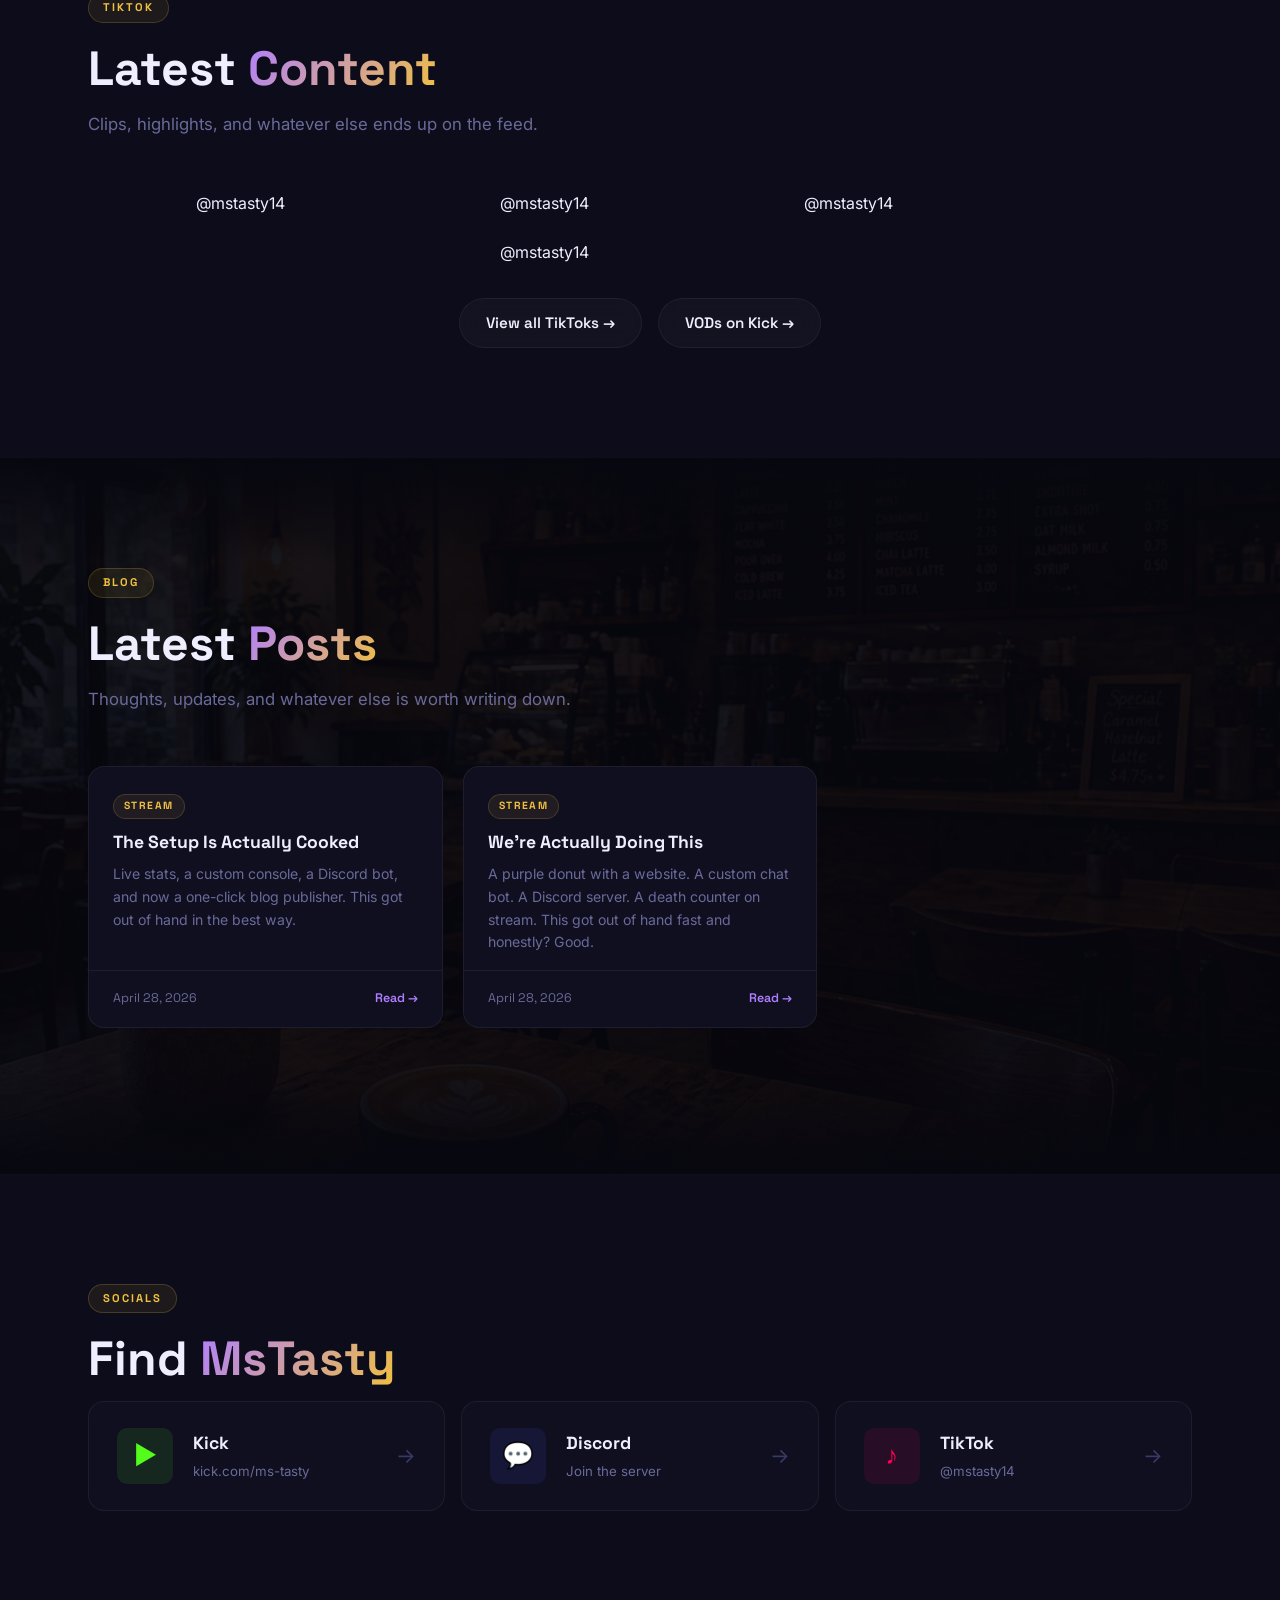
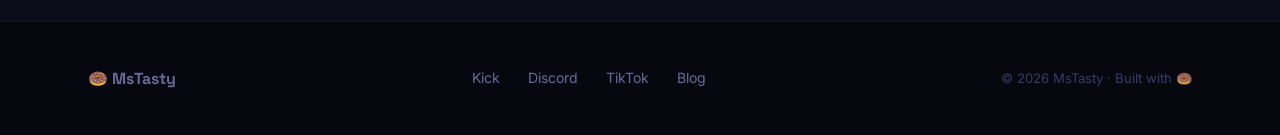
==== commit 51410eca: "add reef gallery page" ====
--- a/index.html
+++ b/index.html
@@ -27,6 +27,7 @@
         <li><a href="#stats">Stats</a></li>
         <li><a href="#clips">Clips</a></li>
         <li><a href="#blog">Blog</a></li>
+        <li><a href="reef.html">Reef</a></li>
         <li><a href="#socials">Socials</a></li>
       </ul>
       <a href="https://kick.com/ms-tasty" target="_blank" class="btn btn-primary nav-cta">▶ Watch Live</a>
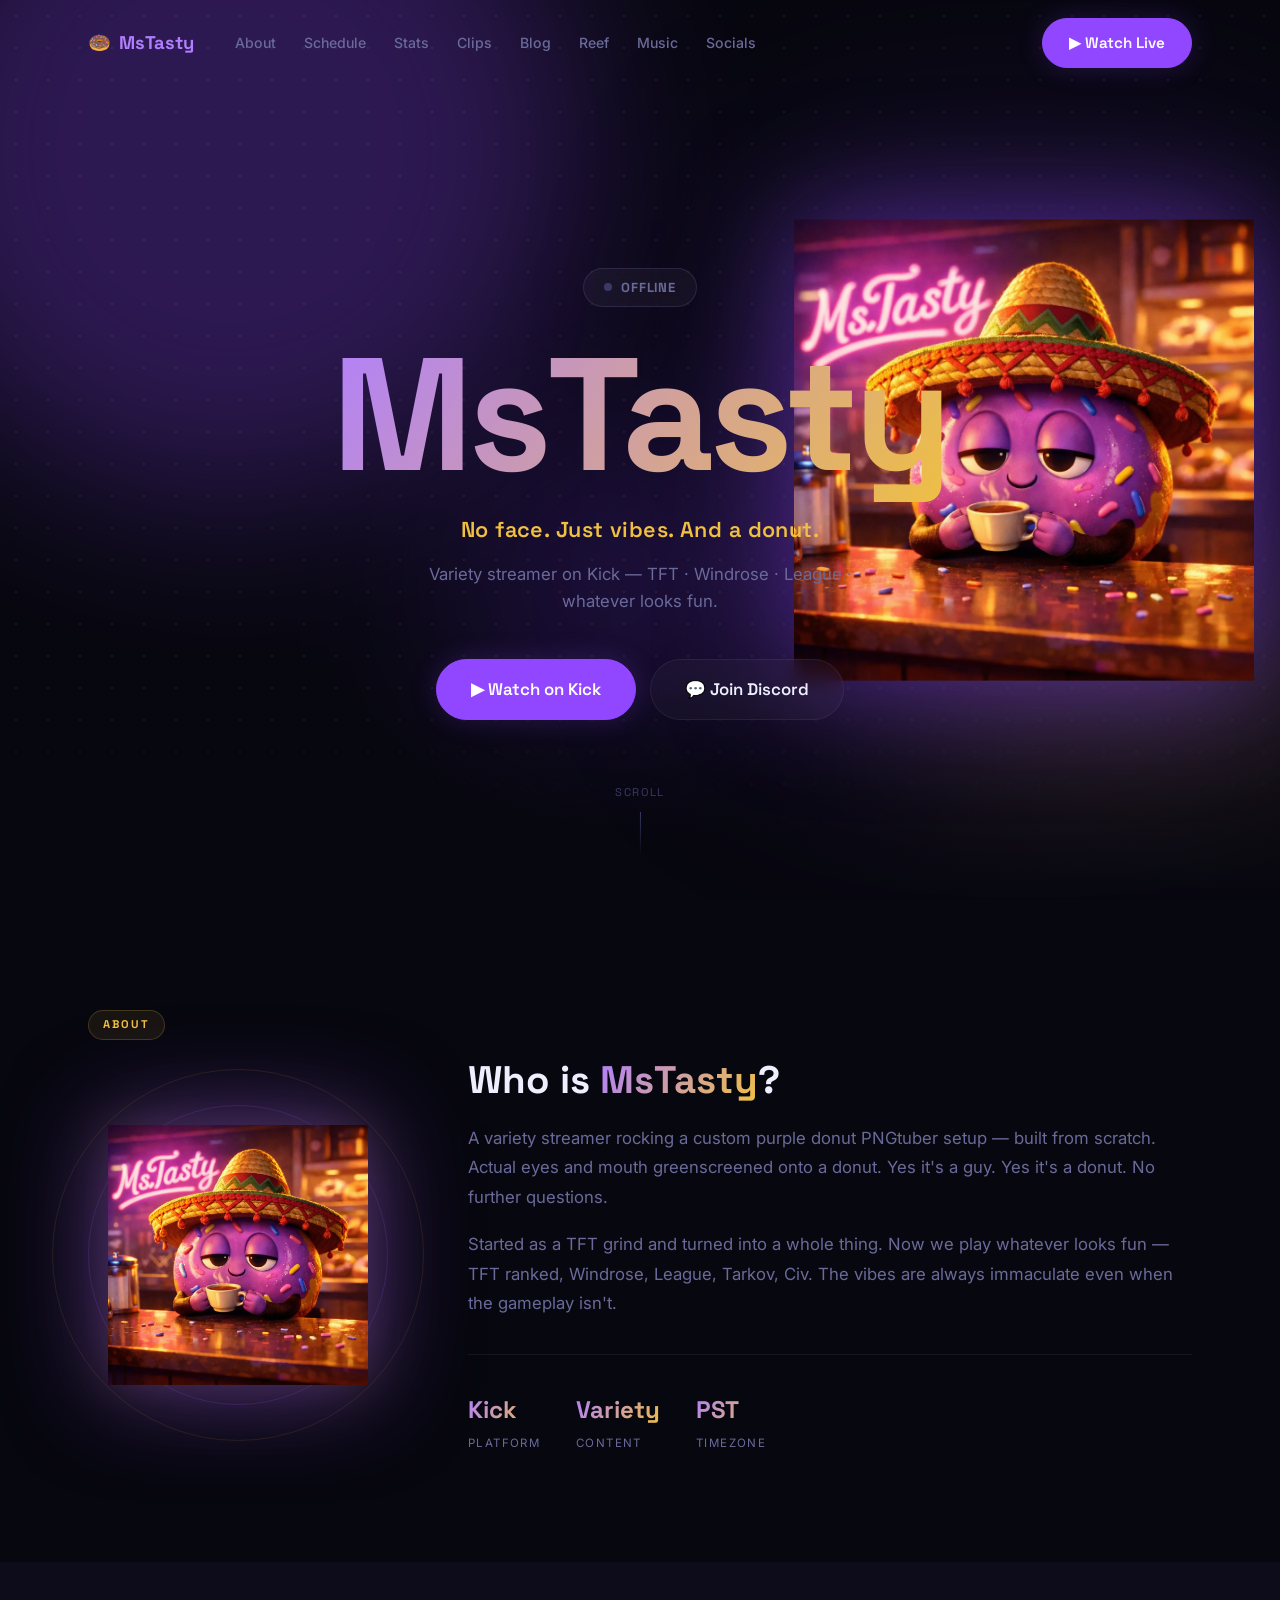
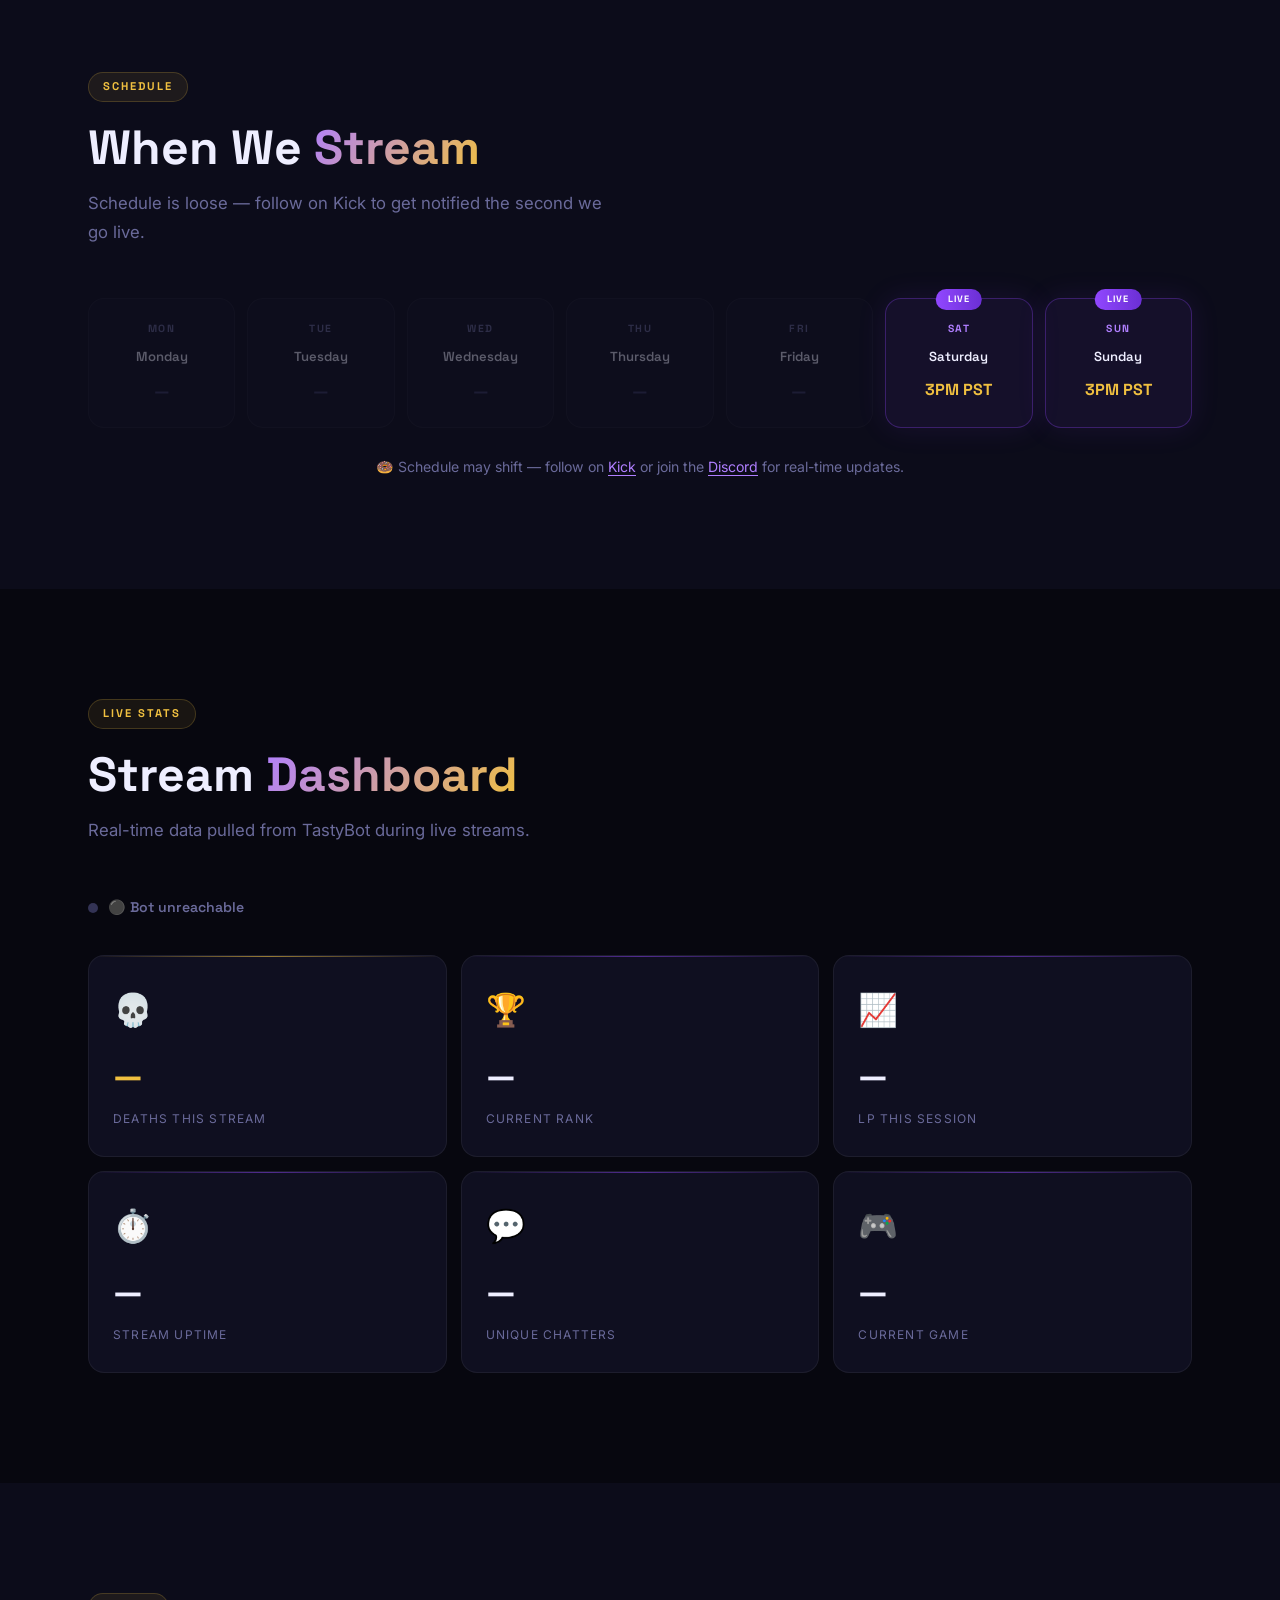
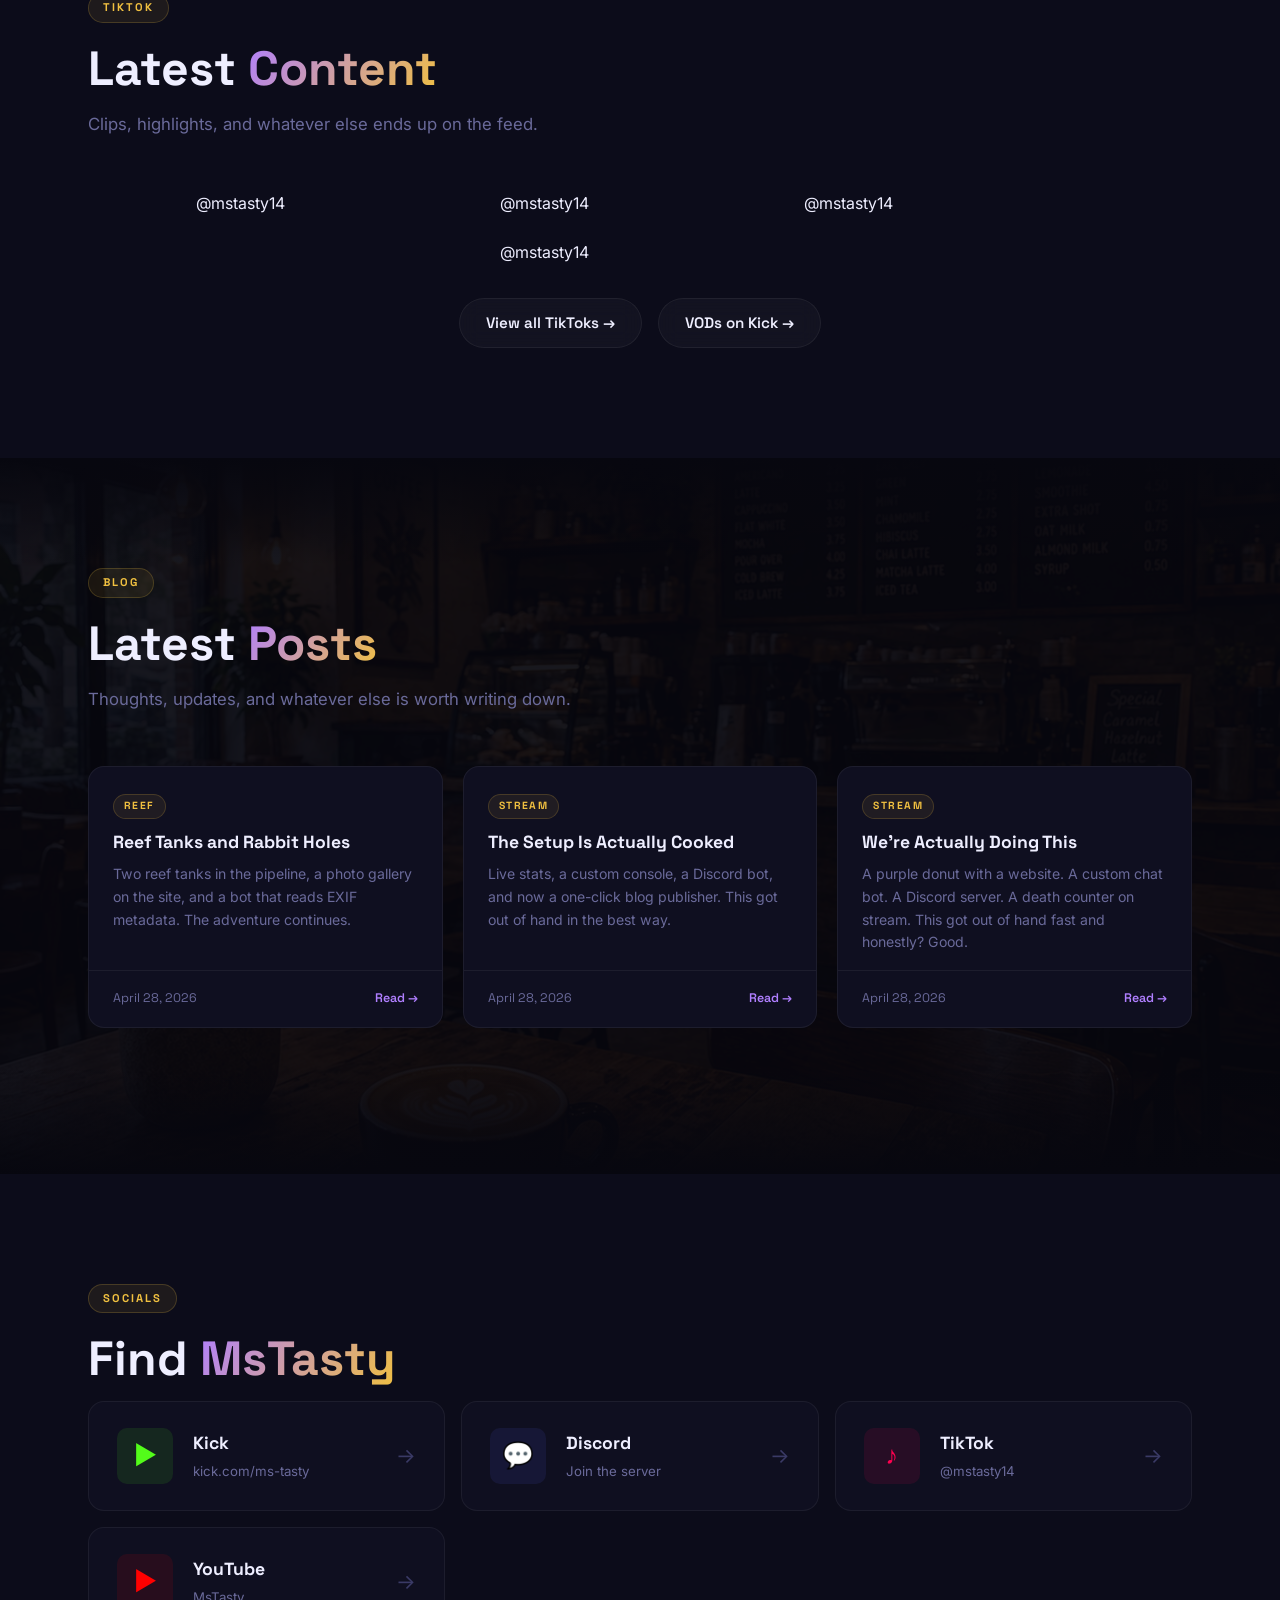
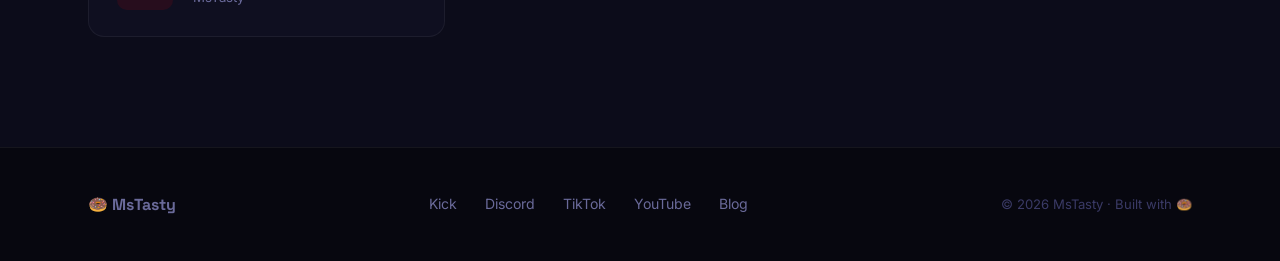
==== commit 5acd652b: "feat: add music page, YouTube social, Music nav link - music.html: The Color Without a Name band sit" ====
--- a/index.html
+++ b/index.html
@@ -28,6 +28,7 @@
         <li><a href="#clips">Clips</a></li>
         <li><a href="#blog">Blog</a></li>
         <li><a href="reef.html">Reef</a></li>
+        <li><a href="music.html">Music</a></li>
         <li><a href="#socials">Socials</a></li>
       </ul>
       <a href="https://kick.com/ms-tasty" target="_blank" class="btn btn-primary nav-cta">▶ Watch Live</a>
@@ -277,6 +278,14 @@
           </div>
           <div class="social-arrow">→</div>
         </a>
+        <a href="https://www.youtube.com/channel/UCJS3cHQzObU_dNMZvs6Z_0g" target="_blank" class="social-card youtube">
+          <div class="social-icon youtube-icon">▶</div>
+          <div class="social-info">
+            <div class="social-name">YouTube</div>
+            <div class="social-handle">MsTasty</div>
+          </div>
+          <div class="social-arrow">→</div>
+        </a>
       </div>
     </div>
   </section>
@@ -290,6 +299,7 @@
           <a href="https://kick.com/ms-tasty" target="_blank">Kick</a>
           <a href="https://discord.gg/KPm6GtwH9j" target="_blank">Discord</a>
           <a href="https://www.tiktok.com/@mstasty14" target="_blank">TikTok</a>
+          <a href="https://www.youtube.com/channel/UCJS3cHQzObU_dNMZvs6Z_0g" target="_blank">YouTube</a>
           <a href="blog.html">Blog</a>
         </div>
         <div class="footer-copy">© 2026 MsTasty · Built with 🍩</div>
--- a/style.css
+++ b/style.css
@@ -904,6 +904,10 @@
   border-color: rgba(255,0,80,0.35);
   box-shadow: 0 0 40px rgba(255,0,80,0.1);
 }
+.social-card.youtube:hover {
+  border-color: rgba(255,0,0,0.4);
+  box-shadow: 0 0 40px rgba(255,0,0,0.12);
+}
 
 .social-icon {
   width: 56px; height: 56px;
@@ -918,6 +922,7 @@
 .kick-icon    { background: rgba(83,252,26,0.1);  color: #53fc1a; }
 .discord-icon { background: rgba(88,101,242,0.1); color: #7289da; }
 .tiktok-icon  { background: rgba(255,0,80,0.1);   color: #ff0050; }
+.youtube-icon { background: rgba(255,0,0,0.1);    color: #ff0000; }
 
 .social-info { flex: 1; }
 .social-name {
